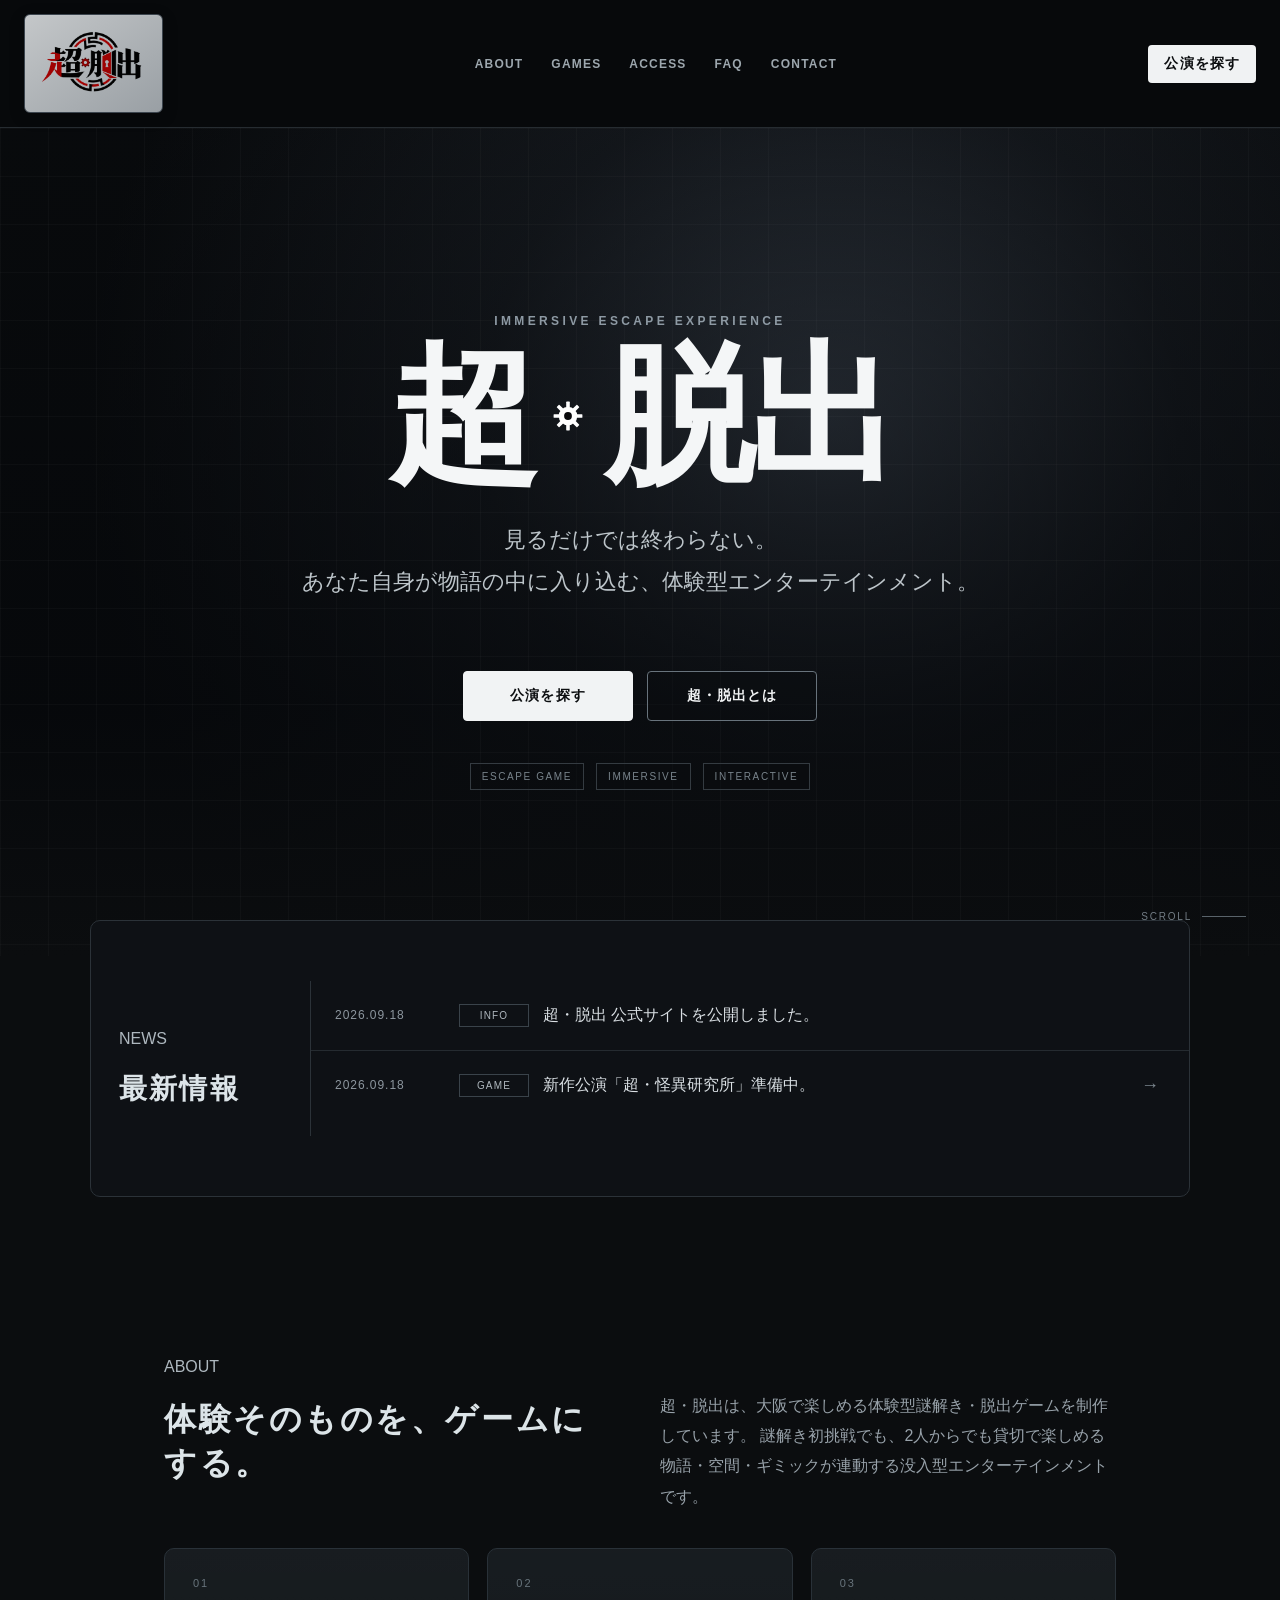
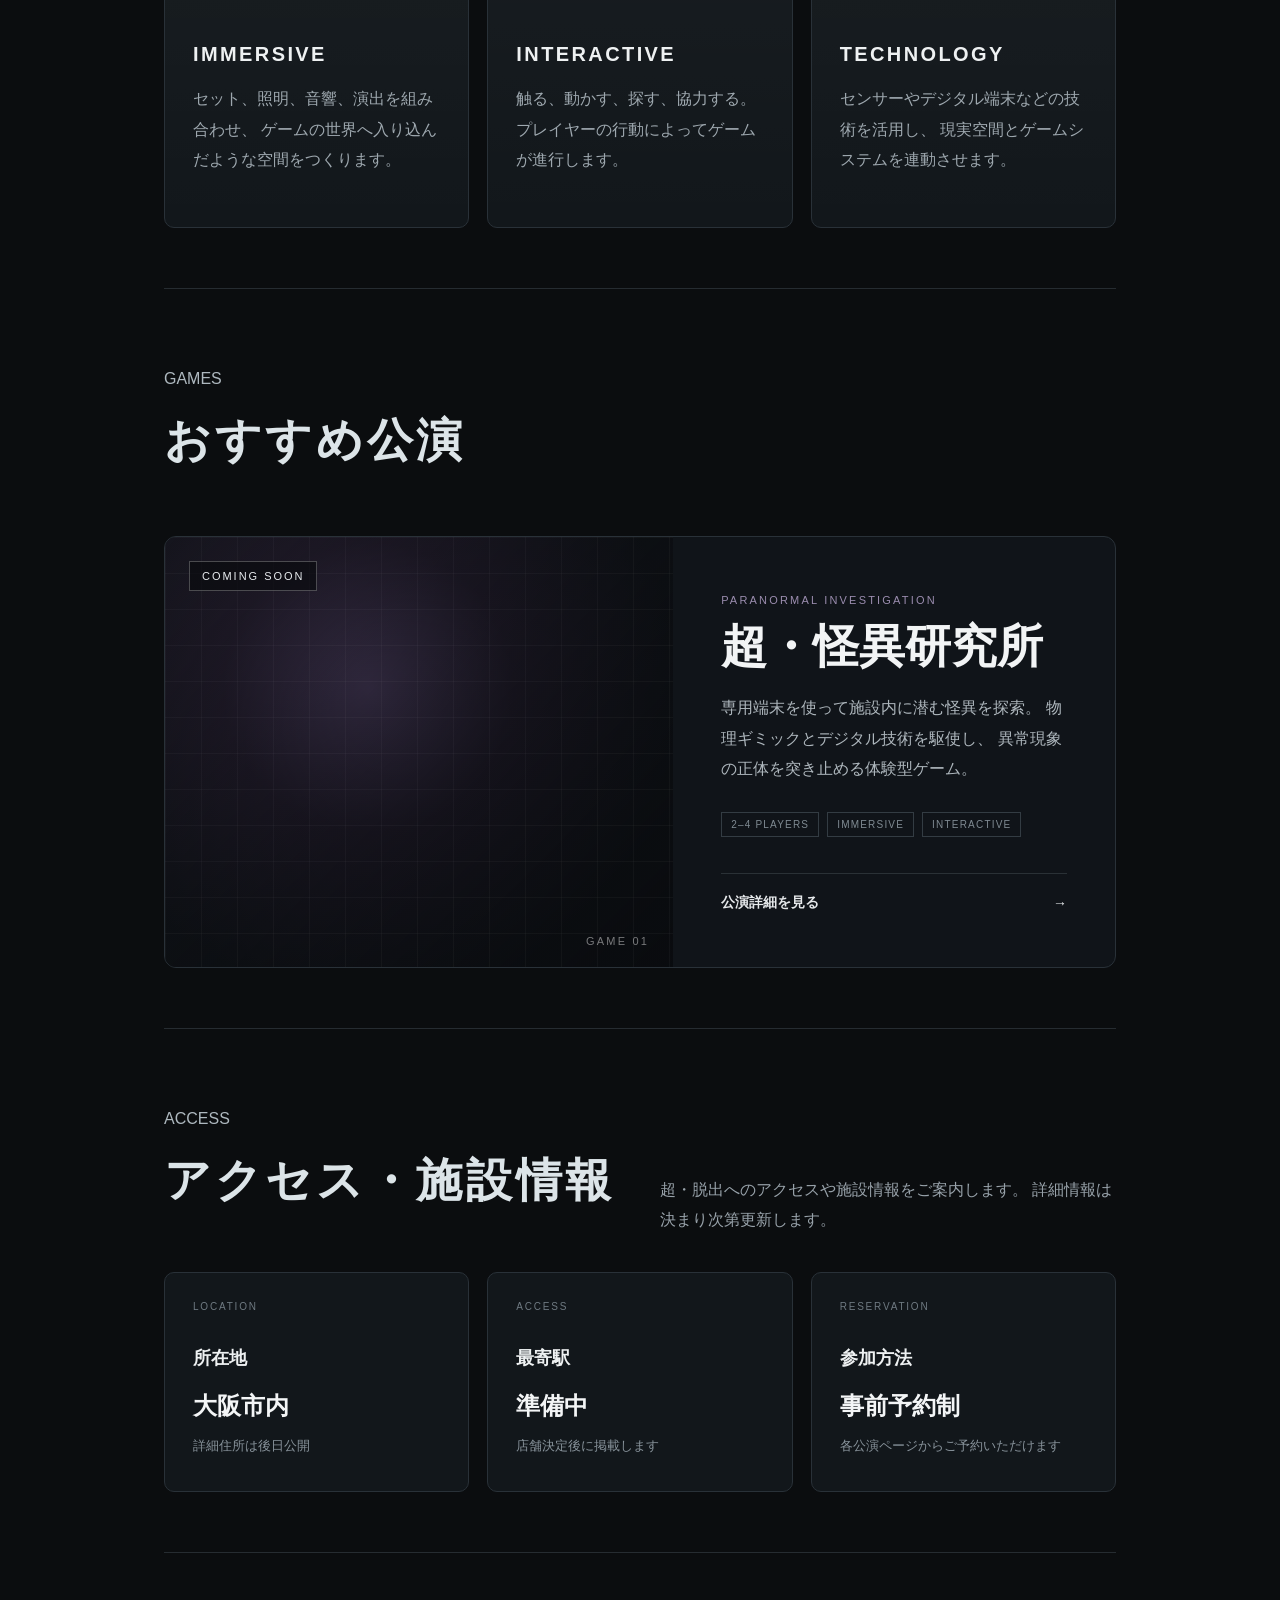
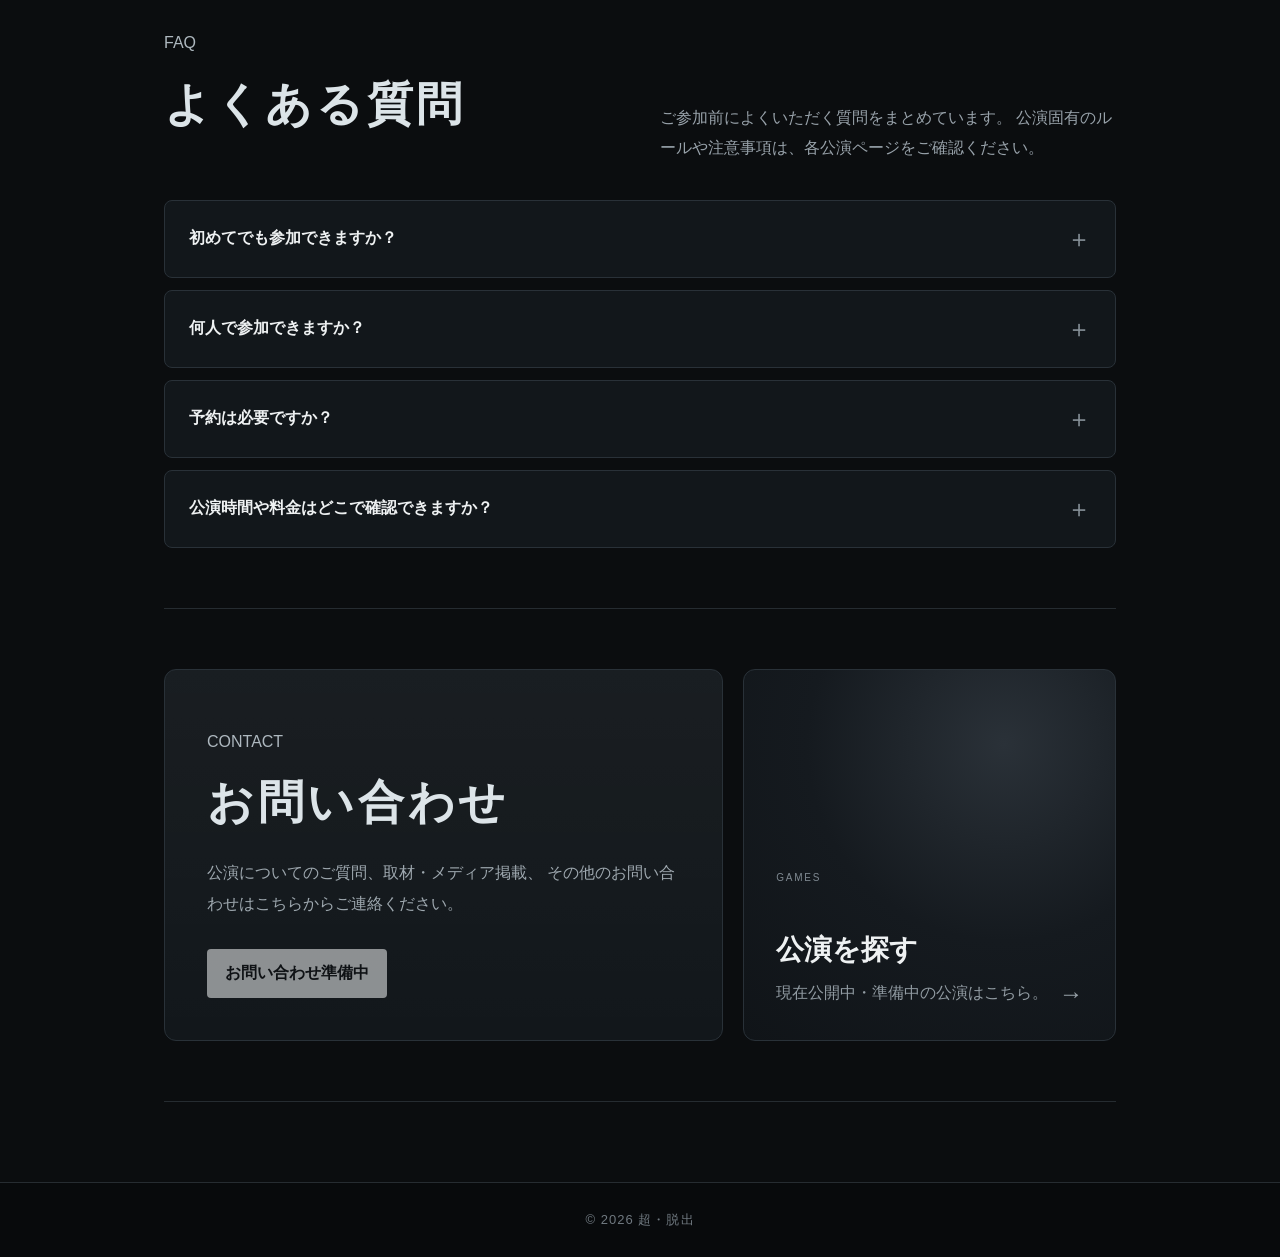
==== index.html @ f64b5287 "Remove section description from games Removed description paragraph from games section." ====
<!DOCTYPE html>
<html lang="ja">
<head>
  <meta charset="UTF-8">
  <meta name="viewport" content="width=device-width, initial-scale=1.0">

  <title>超・脱出 | 大阪の体験型脱出ゲーム</title>

  <meta name="description" content="超・脱出は、大阪で体験型脱出ゲームを企画・制作・運営するエンターテインメントブランドです。物理ギミック、映像、音響、デジタル技術を組み合わせた没入型ゲーム体験を提供します。">

<meta property="og:title" content="超・脱出 | 大阪の体験型脱出ゲーム">
<meta property="og:description" content="超・脱出は、大阪で体験型脱出ゲームを企画・制作・運営するエンターテインメントブランドです。">
<meta property="og:type" content="website">
<meta property="og:url" content="https://moskori.github.io/escape-room-website/">
<meta property="og:image" content="https://moskori.github.io/escape-room-website/ogp.jpeg">

<meta name="twitter:card" content="summary_large_image">
<meta name="twitter:title" content="超・脱出 | 大阪の体験型脱出ゲーム">
<meta name="twitter:description" content="超・脱出は、大阪で体験型脱出ゲームを企画・制作・運営するエンターテインメントブランドです。">
<meta name="twitter:image" content="https://moskori.github.io/escape-room-website/ogp.jpeg">

<link rel="canonical" href="https://moskori.github.io/escape-room-website/">
<link rel="stylesheet" href="style.css?v=21">

<script type="application/ld+json">
{
  "@context": "https://schema.org",
  "@type": "Organization",
  "name": "超・脱出",
  "alternateName": "超脱出",
  "url": "https://moskori.github.io/escape-room-website/",
  "description": "大阪で体験型脱出ゲームを企画・制作・運営するエンターテインメントブランドです。"
}
</script>
<script type="application/ld+json">
{
  "@context": "https://schema.org",
  "@type": "WebSite",
  "name": "超・脱出",
  "alternateName": "超脱出",
  "url": "https://moskori.github.io/escape-room-website/"
}
</script>
  <script type="application/ld+json">
{
  "@context": "https://schema.org",
  "@type": "WebPage",
  "name": "超・脱出 | 大阪の体験型脱出ゲーム",
  "url": "https://moskori.github.io/escape-room-website/",
  "description": "超・脱出は、大阪で体験型脱出ゲームを企画・制作・運営するエンターテインメントブランドです。物理ギミック、映像、音響、デジタル技術を組み合わせた没入型ゲーム体験を提供します。",
  "isPartOf": {
    "@type": "WebSite",
    "name": "超・脱出",
    "url": "https://moskori.github.io/escape-room-website/"
  }
}
</script>
</head>

<body>
<nav class="site-nav">

 <a href="./" class="nav-logo" aria-label="超・脱出 ホーム">
  <img src="images/透過版超・脱出ロゴ.png" alt="超・脱出" class="nav-logo-image">
</a>
  <div class="nav-links">
    <a href="#about">ABOUT</a>
    <a href="games/">GAMES</a>
    <a href="#access">ACCESS</a>
    <a href="#faq">FAQ</a>
    <a href="#contact">CONTACT</a>
  </div>

  <div class="nav-actions">

    <a class="nav-games-button" href="games/">
      公演を探す
    </a>
    
    <button
      class="menu-button"
      type="button"
      aria-label="メニューを開く"
      aria-expanded="false"
    >
      <span></span>
      <span></span>
      <span></span>
    </button>

  </div>

</nav>
<header class="hero">

  <div class="hero-content">

    <p class="hero-kicker">
      IMMERSIVE ESCAPE EXPERIENCE
    </p>

    <h1 class="hero-title hero-title-effect effect-cross-glitch">
  <span class="title-left" data-text="超">超</span>
 <span class="title-dot title-gear" aria-hidden="true">
  <svg viewBox="0 0 100 100" class="gear-svg">
    <g fill="white">
      <!-- 歯 8枚 -->
      <rect x="44" y="2" width="12" height="20" rx="2" transform="rotate(0 50 50)" />
      <rect x="44" y="2" width="12" height="20" rx="2" transform="rotate(45 50 50)" />
      <rect x="44" y="2" width="12" height="20" rx="2" transform="rotate(90 50 50)" />
      <rect x="44" y="2" width="12" height="20" rx="2" transform="rotate(135 50 50)" />
      <rect x="44" y="2" width="12" height="20" rx="2" transform="rotate(180 50 50)" />
      <rect x="44" y="2" width="12" height="20" rx="2" transform="rotate(225 50 50)" />
      <rect x="44" y="2" width="12" height="20" rx="2" transform="rotate(270 50 50)" />
      <rect x="44" y="2" width="12" height="20" rx="2" transform="rotate(315 50 50)" />

      <!-- 本体 -->
      <circle cx="50" cy="50" r="31" />
    </g>

    <!-- 中央穴 -->
    <circle cx="50" cy="50" r="13" fill="#09090b" />
  </svg>
</span>
  <span class="title-right" data-text="脱出">脱出</span>
</h1>

    <p class="hero-copy">
      見るだけでは終わらない。<br>
      あなた自身が物語の中に入り込む、体験型エンターテインメント。
    </p>

    <div class="hero-actions">
      <a class="hero-button primary" href="games/">
        公演を探す
      </a>

      <a class="hero-button secondary" href="#about">
        超・脱出とは
      </a>
    </div>

    <div class="hero-info">
      <span>ESCAPE GAME</span>
      <span>IMMERSIVE</span>
      <span>INTERACTIVE</span>
    </div>

  </div>

  <a class="scroll-guide" href="#about">
    <span>SCROLL</span>
    <span class="scroll-line"></span>
  </a>

</header>
<section class="news-section">

  <div class="news-heading">
    <p class="section-label">NEWS</p>
    <h2>最新情報</h2>
  </div>

  <div class="news-list">

    <div class="news-item">
      <time datetime="2026-09-18">2026.09.18</time>
      <span class="news-category">INFO</span>
      <p>超・脱出 公式サイトを公開しました。</p>
    </div>

    <a href="games/paranormal-investigation/" class="news-item">
      <time datetime="2026-09-18">2026.09.18</time>
      <span class="news-category">GAME</span>
      <p>新作公演「超・怪異研究所」準備中。</p>
      <span class="news-arrow">→</span>
    </a>

  </div>

</section>
  <main>
   
   <section id="about" class="about-section">

  <div class="section-header">
    <div>
      <p class="section-label">ABOUT</p>
      <h2>体験そのものを、ゲームにする。</h2>
    </div>

    <p class="section-description">
  超・脱出は、大阪で楽しめる体験型謎解き・脱出ゲームを制作しています。
  謎解き初挑戦でも、2人からでも貸切で楽しめる
  物語・空間・ギミックが連動する没入型エンターテインメントです。
</p>
  </div>

  <div class="experience-grid">

    <article class="experience-card">
      <span class="experience-number">01</span>
      <h3>IMMERSIVE</h3>
      <p>
        セット、照明、音響、演出を組み合わせ、
        ゲームの世界へ入り込んだような空間をつくります。
      </p>
    </article>

    <article class="experience-card">
      <span class="experience-number">02</span>
      <h3>INTERACTIVE</h3>
      <p>
        触る、動かす、探す、協力する。
        プレイヤーの行動によってゲームが進行します。
      </p>
    </article>

    <article class="experience-card">
      <span class="experience-number">03</span>
      <h3>TECHNOLOGY</h3>
      <p>
        センサーやデジタル端末などの技術を活用し、
        現実空間とゲームシステムを連動させます。
      </p>
    </article>

  </div>

</section>
<section id="games" class="games-section">

  <div class="section-header">
    <div>
      <p class="section-label">GAMES</p>
      <h2>おすすめ公演</h2>
    </div>
  </div>

  <div class="featured-game">

    <a href="games/paranormal-investigation/" class="featured-game-link">

      <div class="featured-game-visual">

        <div class="game-status">
          COMING SOON
        </div>

        <div class="game-number">
          GAME 01
        </div>

      </div>

      <div class="featured-game-content">

        <p class="game-genre">
          PARANORMAL INVESTIGATION
        </p>

        <h3>超・怪異研究所</h3>

        <p class="game-description">
          専用端末を使って施設内に潜む怪異を探索。
          物理ギミックとデジタル技術を駆使し、
          異常現象の正体を突き止める体験型ゲーム。
        </p>

        <div class="game-meta">
          <span>2–4 PLAYERS</span>
          <span>IMMERSIVE</span>
          <span>INTERACTIVE</span>
        </div>

        <div class="game-detail-link">
          公演詳細を見る
          <span>→</span>
        </div>

      </div>

    </a>

  </div>

</section>
   <section id="access" class="access-section">

  <div class="section-header">
    <div>
      <p class="section-label">ACCESS</p>
      <h2>アクセス・施設情報</h2>
    </div>

    <p class="section-description">
      超・脱出へのアクセスや施設情報をご案内します。
      詳細情報は決まり次第更新します。
    </p>
  </div>

  <div class="access-grid">

    <article class="access-card">
      <span class="access-label">LOCATION</span>
      <h3>所在地</h3>
      <p>大阪市内</p>
      <small>詳細住所は後日公開</small>
    </article>

    <article class="access-card">
      <span class="access-label">ACCESS</span>
      <h3>最寄駅</h3>
      <p>準備中</p>
      <small>店舗決定後に掲載します</small>
    </article>

    <article class="access-card">
      <span class="access-label">RESERVATION</span>
      <h3>参加方法</h3>
      <p>事前予約制</p>
      <small>各公演ページからご予約いただけます</small>
    </article>

  </div>

</section>

  <section id="faq" class="faq-section">

  <div class="section-header">
    <div>
      <p class="section-label">FAQ</p>
      <h2>よくある質問</h2>
    </div>

    <p class="section-description">
      ご参加前によくいただく質問をまとめています。
      公演固有のルールや注意事項は、各公演ページをご確認ください。
    </p>
  </div>

  <div class="faq-list">

    <article class="faq-item">
      <button class="faq-question" type="button">
        <span>初めてでも参加できますか？</span>
        <span class="faq-icon">＋</span>
      </button>

      <div class="faq-answer">
        <p>
          はい。初めて体験型ゲームに参加する方でも遊べる公演をご用意します。
        </p>
      </div>
    </article>

    <article class="faq-item">
      <button class="faq-question" type="button">
        <span>何人で参加できますか？</span>
        <span class="faq-icon">＋</span>
      </button>

      <div class="faq-answer">
        <p>
          参加人数は公演によって異なります。各公演ページの参加条件をご確認ください。
        </p>
      </div>
    </article>

    <article class="faq-item">
      <button class="faq-question" type="button">
        <span>予約は必要ですか？</span>
        <span class="faq-icon">＋</span>
      </button>

      <div class="faq-answer">
        <p>
          予約方法や当日参加の可否は公演ごとにご案内します。
        </p>
      </div>
    </article>

    <article class="faq-item">
      <button class="faq-question" type="button">
        <span>公演時間や料金はどこで確認できますか？</span>
        <span class="faq-icon">＋</span>
      </button>

      <div class="faq-answer">
        <p>
          各公演の詳細ページに、所要時間・料金・参加人数などを掲載します。
        </p>
      </div>
    </article>

  </div>

</section>
   <section id="contact" class="contact-section">

  <div class="contact-main">

    <p class="section-label">CONTACT</p>

    <h2>
      お問い合わせ
    </h2>

    <p class="contact-description">
      公演についてのご質問、取材・メディア掲載、
      その他のお問い合わせはこちらからご連絡ください。
    </p>

    <div class="contact-primary-button contact-disabled">
  お問い合わせ準備中
</div>

  </div>

  <a class="contact-game-card" href="games/">

    <div>
      <span class="contact-card-label">GAMES</span>
      <h3>公演を探す</h3>
      <p>現在公開中・準備中の公演はこちら。</p>
    </div>

    <span class="contact-card-arrow">→</span>

  </a>

</section>

</main>

<footer class="site-footer">
  <p>© 2026 超・脱出</p>
</footer>

<script src="script.js?v=5"></script>
</body>
</html>
---- style.css ----
* {
  box-sizing: border-box;
}
html {
  scroll-behavior: smooth;
}
body {
  margin: 0;
  font-family: Arial, Helvetica, sans-serif;
  background: #0b0d0f;
  color: #e8ecef;
}

header {
  min-height: 70vh;
  display: flex;
  flex-direction: column;
  justify-content: center;
  align-items: center;
  text-align: center;
  padding: 40px 20px;
  background:
    linear-gradient(rgba(0, 0, 0, 0.55), rgba(0, 0, 0, 0.85)),
    radial-gradient(circle at center, #252b30 0%, #111417 45%, #070809 100%);
}

header h1 {
  margin: 0;
  font-size: clamp(42px, 8vw, 90px);
  letter-spacing: 0.12em;
}

header p {
  margin-top: 20px;
  color: #aeb8bf;
  font-size: 18px;
}

main {
  max-width: 1000px;
  margin: 0 auto;
  padding: 80px 24px;
}

section {
  padding: 60px 0;
  border-bottom: 1px solid #262c31;
}

section h2 {
  margin-top: 0;
  font-size: 32px;
  letter-spacing: 0.08em;
  color: #dce4e8;
}

section p {
  color: #aeb8bf;
  line-height: 1.8;
}

a {
  color: #d8d8d8;
}
.game-list {
  display: grid;
  grid-template-columns: repeat(auto-fit, minmax(280px, 1fr));
  gap: 30px;
  margin-top: 30px;
}

.game-card {
  background: #14181c;
  border: 1px solid #2a3137;
  border-radius: 12px;
  overflow: hidden;
}

.game-image {
  height: 180px;
  display: flex;
  align-items: center;
  justify-content: center;
  background:
    linear-gradient(rgba(0, 0, 0, 0.15), rgba(0, 0, 0, 0.45)),
    radial-gradient(circle at center, #333942 0%, #171b20 70%);
  color: #8f9aa3;
  letter-spacing: 0.15em;
  font-size: 14px;
}

.game-content {
  padding: 24px;
}

.game-content h3 {
  margin-top: 0;
  font-size: 24px;
}

.game-content a {
  display: inline-block;
  margin-top: 12px;
  padding: 12px 20px;
  border: 1px solid #5f6971;
  border-radius: 6px;
  text-decoration: none;
  transition: 0.2s;
}

.game-content a:hover {
  background: #e8ecef;
  color: #0b0d0f;
}
.site-nav {
  position: sticky;
  top: 0;
  z-index: 1000;

  display: flex;
  justify-content: center;
  gap: 28px;

  padding: 16px 20px;

  background: rgba(8, 10, 12, 0.92);
  border-bottom: 1px solid #262c31;
  backdrop-filter: blur(10px);
}

.site-nav a {
  color: #c9d0d5;
  text-decoration: none;
  font-size: 14px;
  letter-spacing: 0.08em;
}

.site-nav a:hover {
  color: #ffffff;
}
.eyebrow {
  margin: 0 0 16px;
  font-size: 13px;
  letter-spacing: 0.22em;
  color: #7f8991;
}

.hero-copy {
  max-width: 720px;
  margin: 24px auto 0;
  font-size: 18px;
  line-height: 1.9;
  color: #aeb8bf;
}

.hero-button {
  display: inline-block;
  margin-top: 32px;
  padding: 14px 26px;

  border: 1px solid #68737c;
  border-radius: 6px;

  color: #f2f4f5;
  text-decoration: none;
  letter-spacing: 0.08em;

  transition: 0.2s;
}

.hero-button:hover {
  background: #f2f4f5;
  color: #0b0d0f;
}
#games h2 {
  margin-top: 0;
  margin-bottom: 28px;
  font-size: clamp(30px, 5vw, 46px);
}

#games .game-list {
  margin-top: 0;
}
#access h2 {
  margin-top: 0;
  margin-bottom: 24px;
  font-size: clamp(30px, 5vw, 46px);
}

.access-info {
  max-width: 720px;
}

.access-info p {
  margin: 0 0 10px;
}
#faq h2 {
  margin-top: 0;
  margin-bottom: 28px;
  font-size: clamp(30px, 5vw, 46px);
}

.faq-list {
  display: grid;
  gap: 16px;
}

.faq-item {
  padding: 20px 22px;
  background: #14181c;
  border: 1px solid #2a3137;
  border-radius: 8px;
}

.faq-item h3 {
  margin: 0 0 10px;
  font-size: 18px;
}

.faq-item p {
  margin: 0;
}
#contact h2 {
  margin-top: 0;
  margin-bottom: 24px;
  font-size: clamp(30px, 5vw, 46px);
}

.contact-text {
  max-width: 700px;
  margin-bottom: 24px;
}

.contact-button {
  display: inline-block;
  padding: 13px 22px;

  border: 1px solid #68737c;
  border-radius: 6px;

  color: #f2f4f5;
  text-decoration: none;
  letter-spacing: 0.06em;

  transition: 0.2s;
}

.contact-button:hover {
  background: #f2f4f5;
  color: #0b0d0f;
}
.site-footer {
  padding: 28px 20px;
  text-align: center;
  border-top: 1px solid #262c31;
  background: #080a0c;
}

.site-footer p {
  margin: 0;
  font-size: 13px;
  color: #707980;
  letter-spacing: 0.08em;
}
@media (max-width: 700px) {
  .site-nav {
    gap: 14px;
    padding: 14px 10px;
    overflow-x: auto;
    justify-content: flex-start;
  }

  .site-nav a {
    font-size: 12px;
    white-space: nowrap;
  }

  header {
    min-height: 60vh;
    padding: 32px 18px;
  }

  header h1 {
    font-size: clamp(34px, 11vw, 54px);
  }

  .hero-copy {
    font-size: 16px;
  }

  main {
    padding: 50px 18px;
  }

  section {
    padding: 44px 0;
  }

  .game-list {
    grid-template-columns: 1fr;
  }
}
.hero {
  position: relative;
  min-height: 92vh;

  display: flex;
  align-items: center;
  justify-content: center;

  padding: 100px 24px 80px;

  overflow: hidden;

  background:
    linear-gradient(
      180deg,
      rgba(5, 7, 10, 0.25) 0%,
      rgba(5, 7, 10, 0.72) 70%,
      #0b0d0f 100%
    ),
    radial-gradient(
      circle at 65% 35%,
      #38404a 0%,
      #171b20 35%,
      #090b0d 75%
    );
}

.hero::before {
  content: "";
  position: absolute;
  inset: 0;

  background-image:
    linear-gradient(rgba(255,255,255,0.025) 1px, transparent 1px),
    linear-gradient(90deg, rgba(255,255,255,0.025) 1px, transparent 1px);

  background-size: 48px 48px;

  pointer-events: none;
}

.hero-content {
  position: relative;
  z-index: 2;

  width: min(1100px, 100%);
}

.hero-kicker {
  margin: 0 0 16px;

  font-size: 12px;
  font-weight: 700;

  letter-spacing: 0.28em;

  color: #8e9aa4;
}

.hero-title {
  margin: 0;

  font-size: clamp(64px, 13vw, 150px);
  line-height: 0.95;

  letter-spacing: -0.04em;

  color: #f4f6f7;
}

.hero-copy {
  max-width: 720px;

  margin: 32px 0 0;

  font-size: clamp(17px, 2vw, 22px);
  line-height: 1.9;

  color: #bdc5ca;
}

.hero-actions {
  display: flex;
  flex-wrap: wrap;

  gap: 14px;

  margin-top: 36px;
}

.hero-button {
  display: inline-flex;
  align-items: center;
  justify-content: center;

  min-width: 170px;

  padding: 15px 24px;

  border-radius: 4px;

  font-size: 14px;
  font-weight: 700;

  letter-spacing: 0.08em;

  text-decoration: none;

  transition:
    transform 0.2s ease,
    background 0.2s ease,
    color 0.2s ease,
    border-color 0.2s ease;
}

.hero-button.primary {
  background: #f1f3f4;
  color: #0b0d0f;

  border: 1px solid #f1f3f4;
}

.hero-button.secondary {
  background: rgba(10, 12, 15, 0.35);
  color: #f1f3f4;

  border: 1px solid #68737c;
}

.hero-button:hover {
  transform: translateY(-3px);
}

.hero-button.secondary:hover {
  background: #f1f3f4;
  color: #0b0d0f;
  border-color: #f1f3f4;
}

.hero-info {
  display: flex;
  flex-wrap: wrap;

  gap: 12px;

  margin-top: 42px;
}

.hero-info span {
  padding: 7px 11px;

  border: 1px solid #343b41;

  font-size: 10px;
  letter-spacing: 0.16em;

  color: #78838b;

  background: rgba(10, 12, 15, 0.35);
}

.scroll-guide {
  position: absolute;
  z-index: 2;

  right: 34px;
  bottom: 34px;

  display: flex;
  align-items: center;

  gap: 10px;

  text-decoration: none;
}

.scroll-guide span:first-child {
  font-size: 10px;
  letter-spacing: 0.18em;

  color: #727c84;
}

.scroll-line {
  display: block;

  width: 44px;
  height: 1px;

  background: #59636a;
}
.hero-content {
  text-align: center;
}

.hero-copy {
  margin-left: auto;
  margin-right: auto;
}

.hero-actions {
  justify-content: center;
}

.hero-info {
  justify-content: center;
}
.news-section {
  width: min(1100px, calc(100% - 40px));
  margin: -36px auto 0;
  position: relative;
  z-index: 5;

  display: grid;
  grid-template-columns: 220px 1fr;

  background: rgba(15, 18, 22, 0.96);
  border: 1px solid #2b3238;
  border-radius: 10px;

  overflow: hidden;
}

.news-heading {
  padding: 28px;
  border-right: 1px solid #2b3238;
}

.news-heading h2 {
  margin: 4px 0 0;
  font-size: 28px;
}

.news-list {
  display: flex;
  flex-direction: column;
}

.news-item {
  display: grid;
  grid-template-columns: 110px 70px 1fr 24px;
  align-items: center;
  gap: 14px;

  padding: 20px 24px;

  color: #e8ecef;
  text-decoration: none;

  border-bottom: 1px solid #252b30;

  transition:
    background 0.2s ease,
    transform 0.2s ease;
}

.news-item:last-child {
  border-bottom: none;
}

a.news-item:hover {
  background: #1a2025;
}

.news-item time {
  font-size: 12px;
  color: #8d979f;
  letter-spacing: 0.08em;
}

.news-category {
  display: inline-flex;
  justify-content: center;

  padding: 5px 8px;

  border: 1px solid #3a434a;

  font-size: 10px;
  letter-spacing: 0.12em;

  color: #aeb7bd;
}

.news-item p {
  margin: 0;
  color: #d9dfe3;
}

.news-arrow {
  color: #7e8991;
  font-size: 18px;
}

@media (max-width: 700px) {
  .news-section {
    grid-template-columns: 1fr;
    margin-top: -20px;
  }

  .news-heading {
    border-right: none;
    border-bottom: 1px solid #2b3238;
  }

  .news-item {
    grid-template-columns: 1fr;
    gap: 8px;
  }

  .news-arrow {
    display: none;
  }
}.games-section {
  max-width: 1100px;
  margin: 0 auto;
}

.section-header {
  display: grid;
  grid-template-columns: 1fr 1fr;
  gap: 40px;
  align-items: end;
  margin-bottom: 36px;
}

.section-description {
  margin: 0;
  line-height: 1.9;
  color: #98a2aa;
}

.featured-game {
  border: 1px solid #293138;
  background: #101419;
  overflow: hidden;
  border-radius: 12px;
}

.featured-game-link {
  display: grid;
  grid-template-columns: 1.15fr 1fr;
  color: inherit;
  text-decoration: none;
}

.featured-game-visual {
  position: relative;
  min-height: 430px;

  background:
    linear-gradient(
      135deg,
      rgba(8, 10, 13, 0.1),
      rgba(8, 10, 13, 0.85)
    ),
    radial-gradient(
      circle at 40% 35%,
      #453857 0%,
      #211b2a 35%,
      #101318 75%
    );

  overflow: hidden;
}

.featured-game-visual::before {
  content: "";
  position: absolute;
  inset: 0;

  background-image:
    linear-gradient(rgba(255,255,255,0.03) 1px, transparent 1px),
    linear-gradient(90deg, rgba(255,255,255,0.03) 1px, transparent 1px);

  background-size: 36px 36px;
}

.game-status {
  position: absolute;
  top: 24px;
  left: 24px;
  z-index: 2;

  padding: 8px 12px;

  border: 1px solid rgba(255,255,255,0.25);

  font-size: 11px;
  letter-spacing: 0.18em;

  background: rgba(8, 10, 13, 0.65);
}

.game-number {
  position: absolute;
  right: 24px;
  bottom: 20px;
  z-index: 2;

  font-size: 11px;
  letter-spacing: 0.2em;

  color: rgba(255,255,255,0.45);
}

.featured-game-content {
  display: flex;
  flex-direction: column;
  justify-content: center;

  padding: 48px;
}

.game-genre {
  margin: 0 0 12px;

  font-size: 11px;
  letter-spacing: 0.2em;

  color: #9b8daf;
}

.featured-game-content h3 {
  margin: 0 0 24px;

  font-size: clamp(30px, 3.6vw, 46px);
  line-height: 1;

  color: #f2f4f5;
}

.game-description {
  margin: 0;

  line-height: 1.9;
  color: #aeb7bd;
}

.game-meta {
  display: flex;
  flex-wrap: wrap;

  gap: 8px;

  margin-top: 28px;
}

.game-meta span {
  padding: 6px 9px;

  border: 1px solid #333c43;

  font-size: 10px;
  letter-spacing: 0.12em;

  color: #7f8a92;
}

.game-detail-link {
  display: flex;
  justify-content: space-between;
  align-items: center;

  margin-top: 36px;
  padding-top: 20px;

  border-top: 1px solid #2a3136;

  font-size: 14px;
  font-weight: 700;

  color: #e6e9eb;
}

.featured-game-link {
  transition: transform 0.25s ease;
}

.featured-game:hover .featured-game-link {
  transform: scale(1.01);
}

@media (max-width: 800px) {
  .section-header {
    grid-template-columns: 1fr;
    gap: 12px;
  }

  .featured-game-link {
    grid-template-columns: 1fr;
  }

  .featured-game-visual {
    min-height: 300px;
  }

  .featured-game-content {
    padding: 32px 24px;
  }
}
.site-nav {
  position: sticky;
  top: 0;
  z-index: 1000;

  display: grid;
  grid-template-columns: auto 1fr auto;
  align-items: center;
  gap: 28px;

  padding: 14px 24px;

  background: rgba(8, 10, 12, 0.94);
  border-bottom: 1px solid #262c31;

  backdrop-filter: blur(12px);
}

.nav-logo {
  color: #ffffff;
  text-decoration: none;

  font-size: 22px;
  font-weight: 700;

  letter-spacing: 0.08em;
}

.nav-links {
  display: flex;
  justify-content: center;
  gap: 28px;
}

.nav-links a {
  color: #9da7ae;
  text-decoration: none;

  font-size: 12px;
  font-weight: 700;

  letter-spacing: 0.1em;

  transition: color 0.2s ease;
}

.nav-links a:hover {
  color: #ffffff;
}

.nav-games-button {
  display: inline-flex;
  align-items: center;
  justify-content: center;

  padding: 10px 16px;

  background: #f0f2f3;
  color: #0b0d0f;

  text-decoration: none;

  font-size: 12px;
  font-weight: 700;

  letter-spacing: 0.06em;

  border-radius: 4px;

  transition:
    transform 0.2s ease,
    background 0.2s ease;
}

.nav-games-button:hover {
  transform: translateY(-2px);
  background: #ffffff;
}

@media (max-width: 1100px) {
  .site-nav {
    grid-template-columns: auto auto;
  }

  .nav-links {
    display: none;
  }

  .nav-games-button {
    justify-self: end;
  }
}
.about-section {
  max-width: 1100px;
  margin: 0 auto;
}

.experience-grid {
  display: grid;
  grid-template-columns: repeat(3, 1fr);
  gap: 18px;
  margin-top: 36px;
}

.experience-card {
  position: relative;

  min-height: 280px;

  padding: 28px;

  background:
    linear-gradient(
      180deg,
      rgba(255,255,255,0.025),
      rgba(255,255,255,0)
    ),
    #12171b;

  border: 1px solid #293138;
  border-radius: 10px;

  overflow: hidden;

  transition:
    transform 0.25s ease,
    border-color 0.25s ease,
    background 0.25s ease;
}

.experience-card:hover {
  transform: translateY(-6px);
  border-color: #4c5962;

  background:
    linear-gradient(
      180deg,
      rgba(255,255,255,0.045),
      rgba(255,255,255,0)
    ),
    #151b20;
}

.experience-number {
  display: block;

  margin-bottom: 54px;

  font-size: 11px;
  letter-spacing: 0.18em;

  color: #68747c;
}

.experience-card h3 {
  margin: 0 0 18px;

  font-size: 20px;
  letter-spacing: 0.12em;

  color: #eef1f2;
}

.experience-card p {
  margin: 0;

  line-height: 1.9;

  color: #9ea8af;
}

@media (max-width: 800px) {
  .experience-grid {
    grid-template-columns: 1fr;
  }

  .experience-card {
    min-height: auto;
  }

  .experience-number {
    margin-bottom: 32px;
  }
}
.faq-section {
  max-width: 1100px;
  margin: 0 auto;
}

.faq-list {
  display: grid;
  gap: 12px;
  margin-top: 32px;
}

.faq-item {
  padding: 0;
  overflow: hidden;

  background: #12171b;
  border: 1px solid #293138;
  border-radius: 8px;
}

.faq-question {
  width: 100%;

  display: flex;
  justify-content: space-between;
  align-items: center;

  gap: 20px;

  padding: 22px 24px;

  background: transparent;
  border: none;

  color: #eef1f2;

  font-size: 16px;
  font-weight: 700;

  text-align: left;

  cursor: pointer;
}

.faq-question:hover {
  background: #171d22;
}

.faq-icon {
  flex-shrink: 0;

  font-size: 24px;
  font-weight: 300;

  color: #89949c;

  transition: transform 0.25s ease;
}

.faq-answer {
  display: none;

  padding: 0 24px 22px;
}

.faq-answer p {
  margin: 0;

  line-height: 1.9;

  color: #9ea8af;
}

.faq-item.is-open .faq-answer {
  display: block;
}

.faq-item.is-open .faq-icon {
  transform: rotate(45deg);
}.faq-section {
  max-width: 1100px;
  margin: 0 auto;
}

.faq-list {
  display: grid;
  gap: 12px;
  margin-top: 32px;
}

.faq-item {
  padding: 0;
  overflow: hidden;

  background: #12171b;
  border: 1px solid #293138;
  border-radius: 8px;
}

.faq-question {
  width: 100%;

  display: flex;
  justify-content: space-between;
  align-items: center;

  gap: 20px;

  padding: 22px 24px;

  background: transparent;
  border: none;

  color: #eef1f2;

  font-size: 16px;
  font-weight: 700;

  text-align: left;

  cursor: pointer;
}

.faq-question:hover {
  background: #171d22;
}

.faq-icon {
  flex-shrink: 0;

  font-size: 24px;
  font-weight: 300;

  color: #89949c;

  transition: transform 0.25s ease;
}

.faq-answer {
  display: none;

  padding: 0 24px 22px;
}

.faq-answer p {
  margin: 0;

  line-height: 1.9;

  color: #9ea8af;
}

.faq-item.is-open .faq-answer {
  display: block;
}

.faq-item.is-open .faq-icon {
  transform: rotate(45deg);
}
.nav-actions {
  display: flex;
  align-items: center;
  gap: 10px;
}

.menu-button {
  display: none;

  width: 42px;
  height: 42px;

  border: 1px solid #333b42;
  border-radius: 4px;

  background: #11161a;

  align-items: center;
  justify-content: center;
  flex-direction: column;

  gap: 5px;

  cursor: pointer;
}

.menu-button span {
  display: block;

  width: 18px;
  height: 1px;

  background: #eef1f2;

  transition:
    transform 0.25s ease,
    opacity 0.25s ease;
}

@media (max-width: 800px) {
  .site-nav {
    grid-template-columns: auto 1fr;
  }

  .nav-actions {
    justify-self: end;
  }

  .menu-button {
    display: flex;
  }
}.nav-actions {
  display: flex;
  align-items: center;
  gap: 10px;
}

.menu-button {
  display: none;

  width: 42px;
  height: 42px;

  border: 1px solid #333b42;
  border-radius: 4px;

  background: #11161a;

  align-items: center;
  justify-content: center;
  flex-direction: column;

  gap: 5px;

  cursor: pointer;
}

.menu-button span {
  display: block;

  width: 18px;
  height: 1px;

  background: #eef1f2;

  transition:
    transform 0.25s ease,
    opacity 0.25s ease;
}

@media (max-width: 1100px) {
  .site-nav {
    grid-template-columns: auto 1fr;
  }

  .nav-actions {
    justify-self: end;
  }

  .menu-button {
    display: flex;
  }
}
@media (max-width: 1100px) {
  .site-nav .nav-links {
    display: none;
  }

  .site-nav.menu-open .nav-links {
    position: absolute;

    top: 100%;
    left: 0;
    right: 0;

    display: flex;
    flex-direction: column;

    gap: 0;

    padding: 12px 24px 24px;

    background: rgba(8, 10, 12, 0.98);
    border-bottom: 1px solid #293138;

    backdrop-filter: blur(12px);
  }

  .site-nav.menu-open .nav-links a {
    padding: 18px 4px;

    border-bottom: 1px solid #252c31;

    font-size: 14px;
  }

  .site-nav.menu-open .nav-links a:last-child {
    border-bottom: none;
  }

  .site-nav.menu-open .menu-button span:nth-child(1) {
    transform: translateY(6px) rotate(45deg);
  }

  .site-nav.menu-open .menu-button span:nth-child(2) {
    opacity: 0;
  }

  .site-nav.menu-open .menu-button span:nth-child(3) {
    transform: translateY(-6px) rotate(-45deg);
  }
}
@media (max-width: 1100px) {
  .site-nav {
    overflow: visible;
  }
}
@media (max-width: 600px) {
  .hero {
    min-height: 100svh;
    padding: 80px 20px 70px;
  }

  .hero-title {
    font-size: clamp(58px, 18vw, 86px);
  }

  .hero-copy {
    max-width: 520px;
    font-size: 16px;
    line-height: 1.8;
  }

  .hero-actions {
    width: 100%;
    gap: 10px;
  }

  .hero-button {
    flex: 1;
    min-width: 0;
    padding: 14px 12px;
  }

  .hero-info {
    gap: 6px;
  }

  .hero-info span {
    font-size: 9px;
    padding: 6px 8px;
  }
}@media (max-width: 600px) {
  .hero {
    min-height: 100svh;
    padding: 80px 20px 70px;
  }

  .hero-title {
    font-size: clamp(58px, 18vw, 86px);
  }

  .hero-copy {
    max-width: 520px;
    font-size: 16px;
    line-height: 1.8;
  }

  .hero-actions {
    width: 100%;
    gap: 10px;
  }

  .hero-button {
    flex: 1;
    min-width: 0;
    padding: 14px 12px;
  }

  .hero-info {
    gap: 6px;
  }

  .hero-info span {
    font-size: 9px;
    padding: 6px 8px;
  }
}
.site-nav .nav-games-button {
  color: #0b0d0f;
}
.access-section {
  max-width: 1100px;
  margin: 0 auto;
}

.access-grid {
  display: grid;
  grid-template-columns: repeat(3, 1fr);
  gap: 18px;
  margin-top: 32px;
}

.access-card {
  padding: 28px;

  background: #12171b;
  border: 1px solid #293138;
  border-radius: 10px;

  min-height: 220px;

  transition:
    transform 0.25s ease,
    border-color 0.25s ease,
    background 0.25s ease;
}

.access-card:hover {
  transform: translateY(-5px);
  border-color: #4c5962;
  background: #151b20;
}

.access-label {
  display: block;
  margin-bottom: 34px;

  font-size: 10px;
  letter-spacing: 0.18em;

  color: #6f7a82;
}

.access-card h3 {
  margin: 0 0 14px;

  font-size: 18px;
  color: #eef1f2;
}

.access-card p {
  margin: 0 0 8px;

  font-size: 24px;
  font-weight: 700;

  color: #f3f5f6;
}

.access-card small {
  color: #88939b;
  line-height: 1.7;
}

@media (max-width: 800px) {
  .access-grid {
    grid-template-columns: 1fr;
  }

  .access-card {
    min-height: auto;
  }
}.access-section {
  max-width: 1100px;
  margin: 0 auto;
}

.access-grid {
  display: grid;
  grid-template-columns: repeat(3, 1fr);
  gap: 18px;
  margin-top: 32px;
}

.access-card {
  padding: 28px;

  background: #12171b;
  border: 1px solid #293138;
  border-radius: 10px;

  min-height: 220px;

  transition:
    transform 0.25s ease,
    border-color 0.25s ease,
    background 0.25s ease;
}

.access-card:hover {
  transform: translateY(-5px);
  border-color: #4c5962;
  background: #151b20;
}

.access-label {
  display: block;
  margin-bottom: 34px;

  font-size: 10px;
  letter-spacing: 0.18em;

  color: #6f7a82;
}

.access-card h3 {
  margin: 0 0 14px;

  font-size: 18px;
  color: #eef1f2;
}

.access-card p {
  margin: 0 0 8px;

  font-size: 24px;
  font-weight: 700;

  color: #f3f5f6;
}

.access-card small {
  color: #88939b;
  line-height: 1.7;
}

@media (max-width: 800px) {
  .access-grid {
    grid-template-columns: 1fr;
  }

  .access-card {
    min-height: auto;
  }
}
.contact-section {
  max-width: 1100px;
  margin: 0 auto;

  display: grid;
  grid-template-columns: 1.2fr 0.8fr;

  gap: 20px;
}

.contact-main {
  padding: 42px;

  background:
    linear-gradient(
      180deg,
      rgba(255,255,255,0.03),
      rgba(255,255,255,0)
    ),
    #12171b;

  border: 1px solid #293138;
  border-radius: 12px;
}

.contact-main h2 {
  margin: 0 0 20px;

  font-size: clamp(34px, 5vw, 52px);
}

.contact-description {
  max-width: 620px;

  margin: 0;

  line-height: 1.9;

  color: #9ea8af;
}

.contact-primary-button {
  margin-top: 30px;

  display: inline-flex;
  align-items: center;
  gap: 30px;

  padding: 14px 18px;

  background: #f0f2f3;
  color: #0b0d0f;

  text-decoration: none;
  font-weight: 700;

  border-radius: 4px;

  transition:
    transform 0.2s ease,
    background 0.2s ease;
}

.contact-primary-button:hover {
  transform: translateY(-3px);
  background: #ffffff;
}
.contact-disabled {
  cursor: default;
  opacity: 0.55;
  pointer-events: none;
}

.contact-game-card {
  display: flex;
  justify-content: space-between;
  align-items: flex-end;

  min-height: 100%;

  padding: 32px;

  background:
    radial-gradient(
      circle at 70% 20%,
      #2a3138 0%,
      #151a1f 50%,
      #101418 100%
    );

  border: 1px solid #293138;
  border-radius: 12px;

  color: #eef1f2;
  text-decoration: none;

  transition:
    transform 0.25s ease,
    border-color 0.25s ease;
}

.contact-game-card:hover {
  transform: translateY(-5px);
  border-color: #4c5962;
}

.contact-card-label {
  display: block;

  margin-bottom: 48px;

  font-size: 10px;
  letter-spacing: 0.18em;

  color: #7f8991;
}

.contact-game-card h3 {
  margin: 0 0 10px;

  font-size: 28px;
}

.contact-game-card p {
  margin: 0;

  color: #929ca3;
}

.contact-card-arrow {
  font-size: 24px;
  color: #98a2a9;
}

@media (max-width: 800px) {
  .contact-section {
    grid-template-columns: 1fr;
  }

  .contact-main {
    padding: 30px 24px;
  }

  .contact-game-card {
    min-height: 220px;
  }
}
.reveal {
  opacity: 0;
  transform: translateY(28px);

  transition:
    opacity 0.7s ease,
    transform 0.7s ease;
}

.reveal.is-visible {
  opacity: 1;
  transform: translateY(0);
}

@media (prefers-reduced-motion: reduce) {
  .reveal {
    opacity: 1;
    transform: none;
    transition: none;
  }
}
/* =========================
   HERO TITLE EFFECTS
========================= */

.hero-title-effect {
  position: relative;
}

.hero-title-effect span {
  position: relative;
  display: inline-block;
}

/* 1. GLITCH */
.effect-glitch span {
  animation: titleEntrance 2.2s cubic-bezier(0.16, 1, 0.3, 1) both;
}

.effect-glitch span::before,
.effect-glitch span::after {
  content: attr(data-text);
  position: absolute;
  inset: 0;
  pointer-events: none;
  opacity: 0;
}

.effect-glitch span::before {
  transform: translateX(-8px);
  text-shadow:
    6px 0 rgba(90, 170, 255, 0.95),
    -2px 0 rgba(255, 255, 255, 0.35);

  animation: glitchBefore 4.5s infinite;
}

.effect-glitch span::after {
  transform: translateX(8px);
  text-shadow:
    -6px 0 rgba(255, 70, 140, 0.9),
    2px 0 rgba(255, 255, 255, 0.3);

  animation: glitchAfter 4.5s infinite;
}

@keyframes titleEntrance {
  0% {
    opacity: 0;
    transform: scale(1.32);
    filter: blur(14px);
    letter-spacing: 0.08em;
  }

  35% {
    opacity: 0.55;
    transform: scale(1.20);
    filter: blur(8px);
  }

  70% {
    opacity: 0.9;
    transform: scale(1.06);
    filter: blur(2px);
  }

  100% {
    opacity: 1;
    transform: scale(1);
    filter: blur(0);
    letter-spacing: -0.04em;
  }
}

@keyframes glitchBefore {
  0%, 68%, 100% {
    opacity: 0;
    transform: translateX(-8px);
  }

  69% {
    opacity: 0.95;
    clip-path: inset(5% 0 72% 0);
    transform: translateX(-12px);
  }

  70% {
    opacity: 0.75;
    clip-path: inset(34% 0 42% 0);
    transform: translateX(10px);
  }

  71% {
    opacity: 0.9;
    clip-path: inset(68% 0 8% 0);
    transform: translateX(-7px);
  }

  72% {
    opacity: 0;
  }

  84% {
    opacity: 0;
  }

  85% {
    opacity: 0.75;
    clip-path: inset(18% 0 55% 0);
    transform: translateX(9px);
  }

  86% {
    opacity: 0;
  }
}

@keyframes glitchAfter {
  0%, 70%, 100% {
    opacity: 0;
    transform: translateX(8px);
  }

  71% {
    opacity: 0.85;
    clip-path: inset(58% 0 12% 0);
    transform: translateX(14px);
  }

  72% {
    opacity: 0.7;
    clip-path: inset(20% 0 55% 0);
    transform: translateX(-11px);
  }

  73% {
    opacity: 0.9;
    clip-path: inset(42% 0 32% 0);
    transform: translateX(7px);
  }

  74% {
    opacity: 0;
  }

  88% {
    opacity: 0;
  }

  89% {
    opacity: 0.8;
    clip-path: inset(8% 0 72% 0);
    transform: translateX(-10px);
  }

  90% {
    opacity: 0;
  }
}
/* =========================
   CROSS + GLITCH TITLE
========================= */

.effect-cross-glitch {
  display: inline-flex;
  align-items: center;
  justify-content: center;
}

.effect-cross-glitch > span {
  display: inline-block;
  position: relative;
}


/* 超：右へ進み、脱出を越えて戻る */
.title-left {
  animation: crossLeft 1s both;
  will-change: transform, opacity;
}

.title-right {
  animation: crossRight 1s both;
  will-change: transform, opacity;
}

.title-dot {
  animation: dotReveal 1s ease both;
}

/* 最初は速く、交差点へ向かって減速 */
@keyframes crossLeft {
  0% {
    opacity: 0;
    transform: translate3d(-0.8em, 0, 0) scale(1.12);
    animation-timing-function: cubic-bezier(0.05, 0.75, 0.15, 1);
  }

  10% {
    opacity: 1;
  }

  46% {
    opacity: 1;
    transform: translate3d(0.48em, 0, 0) scale(1);
    animation-timing-function: cubic-bezier(0.5, 0, 0.85, 0.3);
  }

  100% {
    opacity: 1;
    transform: translate3d(0, 0, 0) scale(1);
  }
}

@keyframes crossRight {
  0% {
    opacity: 0;
    transform: translate3d(0.8em, 0, 0) scale(1.12);
    animation-timing-function: cubic-bezier(0.05, 0.75, 0.15, 1);
  }

  10% {
    opacity: 1;
  }

  46% {
    opacity: 1;
    transform: translate3d(-0.48em, 0, 0) scale(1);
    animation-timing-function: cubic-bezier(0.5, 0, 0.85, 0.3);
  }

  100% {
    opacity: 1;
    transform: translate3d(0, 0, 0) scale(1);
  }
}

@keyframes dotReveal {
  0%,
  67% {
    opacity: 0;
    transform: scale(0.7);
  }

  82% {
    opacity: 0.55;
    transform: scale(0.92);
  }

  100% {
    opacity: 1;
    transform: scale(1);
  }
}
/* =========================
   CONTINUOUS GLITCH
   交差アニメーション終了後に開始
========================= */

.effect-cross-glitch > span::before,
.effect-cross-glitch > span::after {
  content: attr(data-text);

  position: absolute;
  inset: 0;

  pointer-events: none;

  opacity: 0;
}

.effect-cross-glitch > span::before {
  text-shadow: 4px 0 rgba(80, 170, 255, 0.85);

  animation:
    continuousGlitchBlue 1.7s 1s infinite steps(1, end);
}

.effect-cross-glitch > span::after {
  text-shadow: -4px 0 rgba(255, 70, 140, 0.8);

  animation:
    continuousGlitchRed 1.7s 1s infinite steps(1, end);
}

@keyframes continuousGlitchBlue {
  0%,
  18% {
    opacity: 0;
    transform: translate3d(0, 0, 0);
  }

  19% {
    opacity: 0.75;
    transform: translate3d(-5px, 0, 0);
    clip-path: inset(8% 0 64% 0);
  }

  22% {
    opacity: 0.45;
    transform: translate3d(4px, 0, 0);
    clip-path: inset(52% 0 18% 0);
  }

  25%,
  57% {
    opacity: 0;
  }

  58% {
    opacity: 0.65;
    transform: translate3d(6px, 0, 0);
    clip-path: inset(32% 0 42% 0);
  }

  61% {
    opacity: 0;
  }

  82% {
    opacity: 0;
  }

  83% {
    opacity: 0.8;
    transform: translate3d(-4px, 0, 0);
    clip-path: inset(70% 0 5% 0);
  }

  86%,
  100% {
    opacity: 0;
  }
}

@keyframes continuousGlitchRed {
  0%,
  23% {
    opacity: 0;
    transform: translate3d(0, 0, 0);
  }

  24% {
    opacity: 0.7;
    transform: translate3d(5px, 0, 0);
    clip-path: inset(60% 0 10% 0);
  }

  27% {
    opacity: 0.4;
    transform: translate3d(-4px, 0, 0);
    clip-path: inset(20% 0 55% 0);
  }

  30%,
  62% {
    opacity: 0;
  }

  63% {
    opacity: 0.7;
    transform: translate3d(-6px, 0, 0);
    clip-path: inset(12% 0 65% 0);
  }

  66% {
    opacity: 0;
  }

  88% {
    opacity: 0;
  }

  89% {
    opacity: 0.75;
    transform: translate3d(4px, 0, 0);
    clip-path: inset(44% 0 30% 0);
  }

  92%,
  100% {
    opacity: 0;
  }
}
.title-gear {
  width: 0.2em;
  height: 0.2em;
  display: inline-block;

  margin: 0 0.14em;

  opacity: 0;
  transform-origin: center;

  animation: gearReveal 2s cubic-bezier(0.16, 1, 0.3, 1) forwards;
}

.title-gear svg {
  display: block;
  width: 100%;
  height: 100%;
}

@keyframes gearReveal {
  0% {
    opacity: 0;
    transform: rotate(-260deg) scale(0.45);
  }

  25% {
    opacity: 0;
    transform: rotate(-260deg) scale(0.45);
  }

  50% {
    opacity: 1;
    transform: rotate(-140deg) scale(0.92);
  }

  78% {
    opacity: 1;
    transform: rotate(-25deg) scale(1.03);
  }

  100% {
    opacity: 1;
    transform: rotate(0deg) scale(1);
  }
}
.site-nav .nav-games-button,
.site-nav .nav-games-button:hover,
.site-nav .nav-games-button:active,
.site-nav .nav-games-button:focus {
  color: #0b0d0f;
}
/* ヘッダーの会社ロゴ */
.site-nav .nav-logo {
  display: inline-flex;
  align-items: center;
  flex-shrink: 0;
}

.site-nav .nav-logo-image {
  display: block;
  width: auto;
  height: 85px;
  max-width: 340px;
  object-fit: contain;
}
/* 暗いヘッダーになじむロゴプレート */
.site-nav .nav-logo {
  background: linear-gradient(145deg, #c4c7c9, #999fa4);
  padding: 6px 12px;
  border: 1px solid #3c454e;
  border-radius: 6px;
  box-shadow: inset 0 1px 0 rgba(255, 255, 255, 0.05), 0 4px 16px rgba(0, 0, 0, 0.2);
  transition: border-color 0.2s ease, background 0.2s ease;
}

.site-nav .nav-logo:hover {
  background: linear-gradient(145deg, #d0d3d5, #a9afb4);
  border-color: #8d5559;
}

.site-nav .nav-logo:focus-visible {
  outline: 2px solid #e8b9bc;
  outline-offset: 4px;
}

/* スマホ版：ヘッダーロゴのサイズ調整 */
@media (max-width: 600px) {
  .site-nav .nav-logo {
    padding: 3px 5px;
    border-radius: 3px;
  }

  .site-nav .nav-logo-image {
    height: 46px;
    width: auto;
    max-width: 125px;
  }

  .site-nav {
    padding: 10px 14px;
    gap: 10px;
  }
}
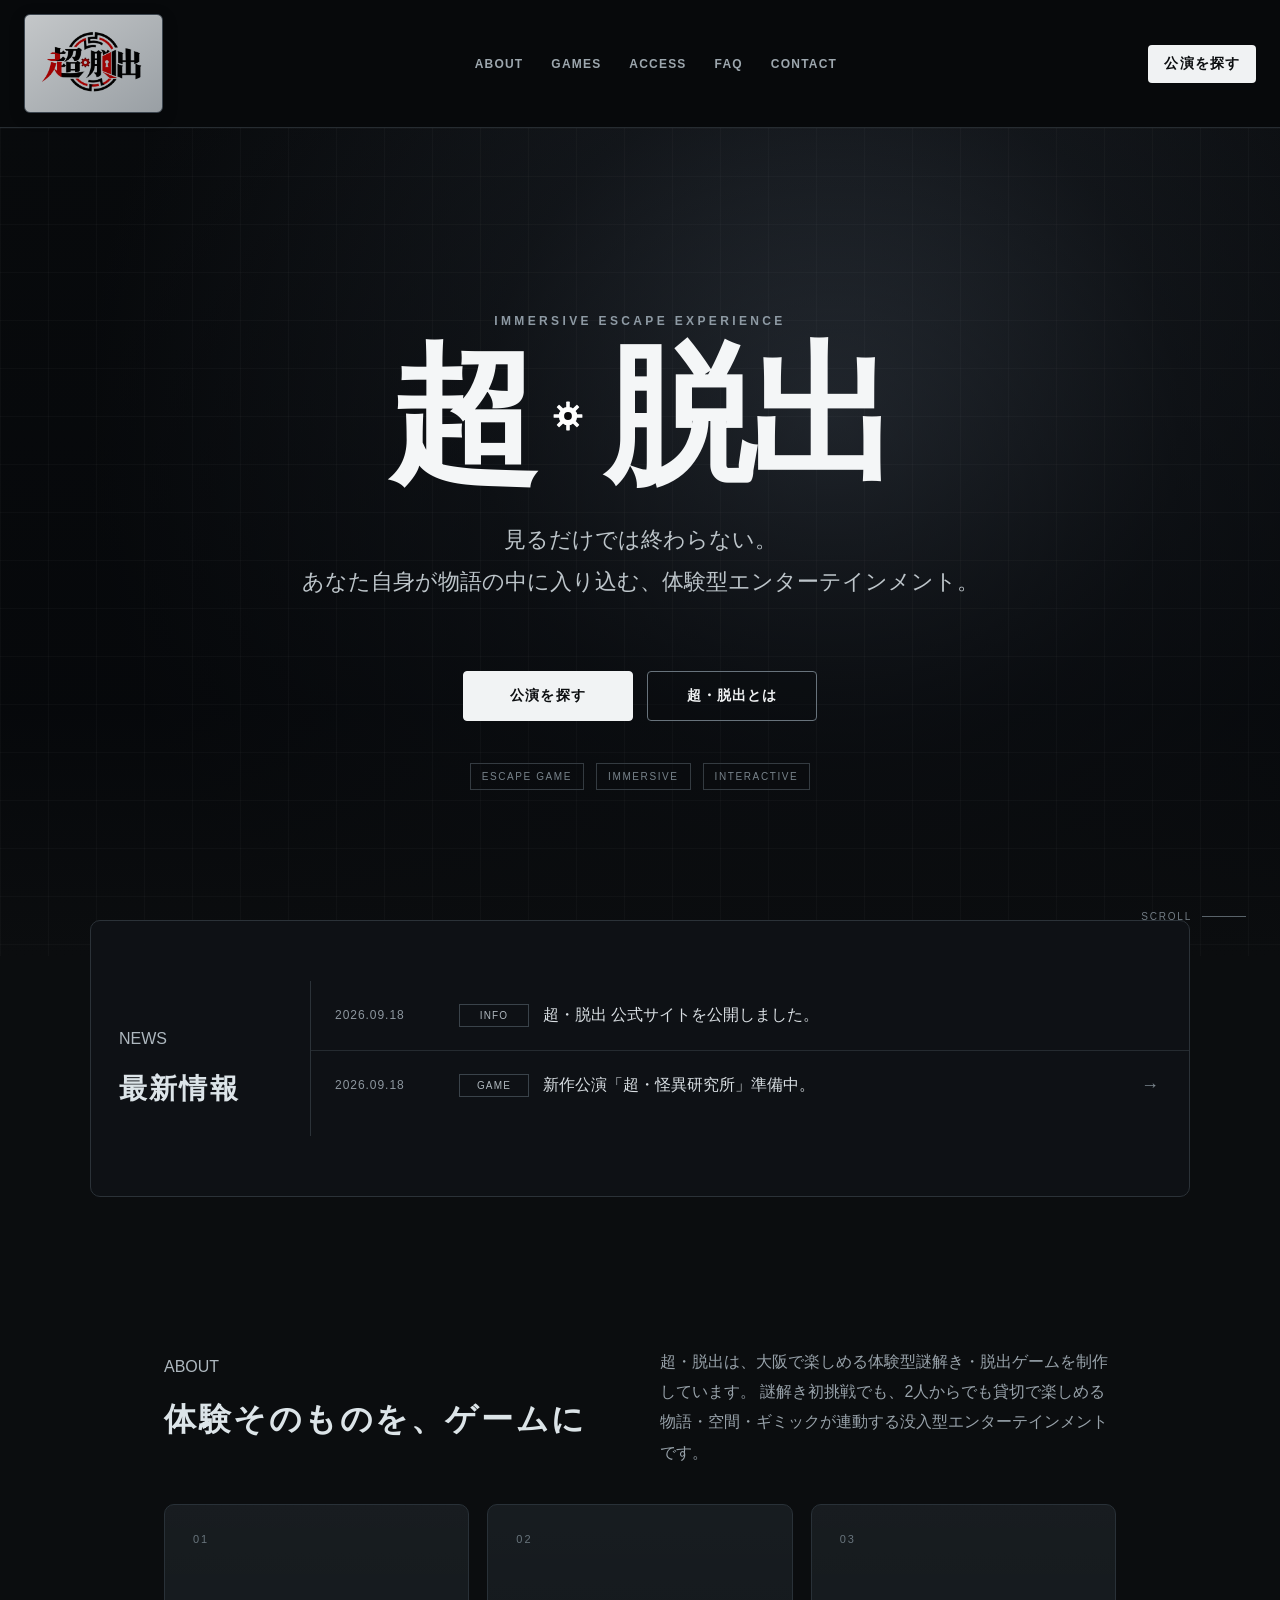
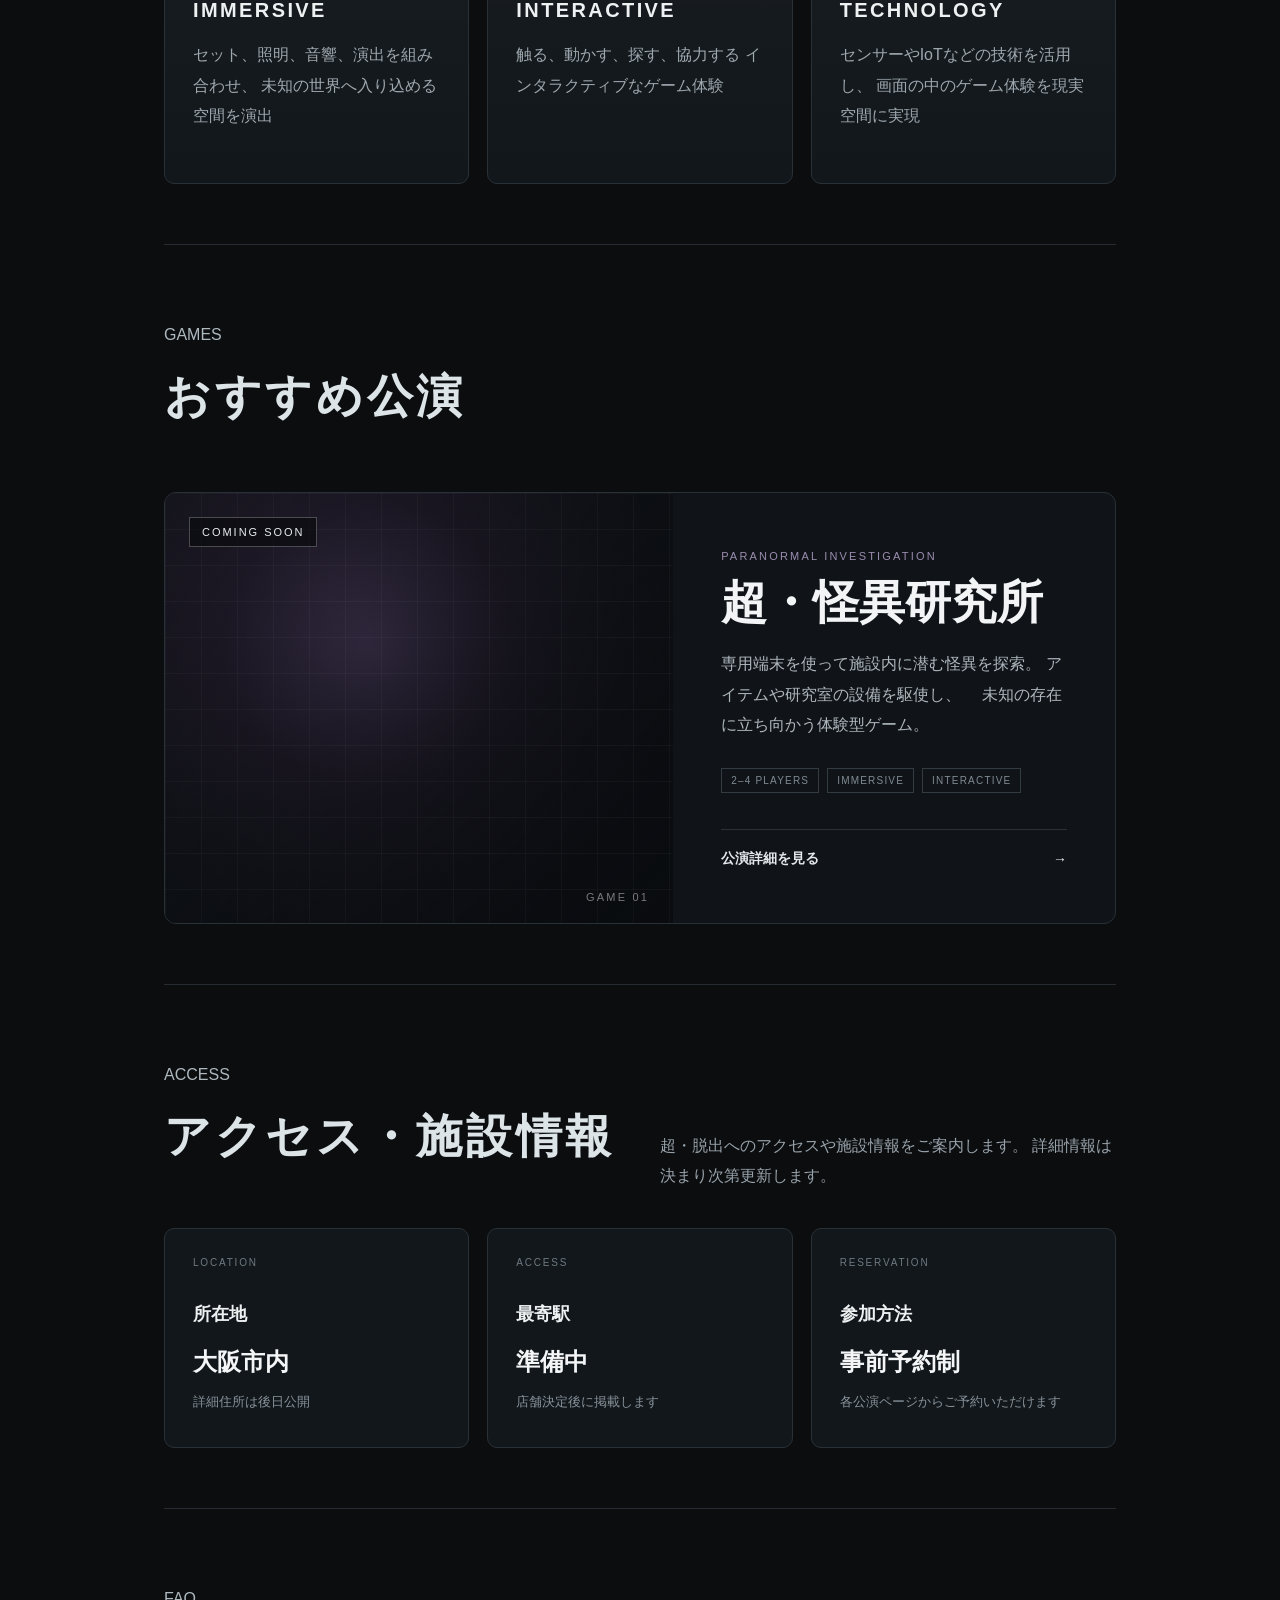
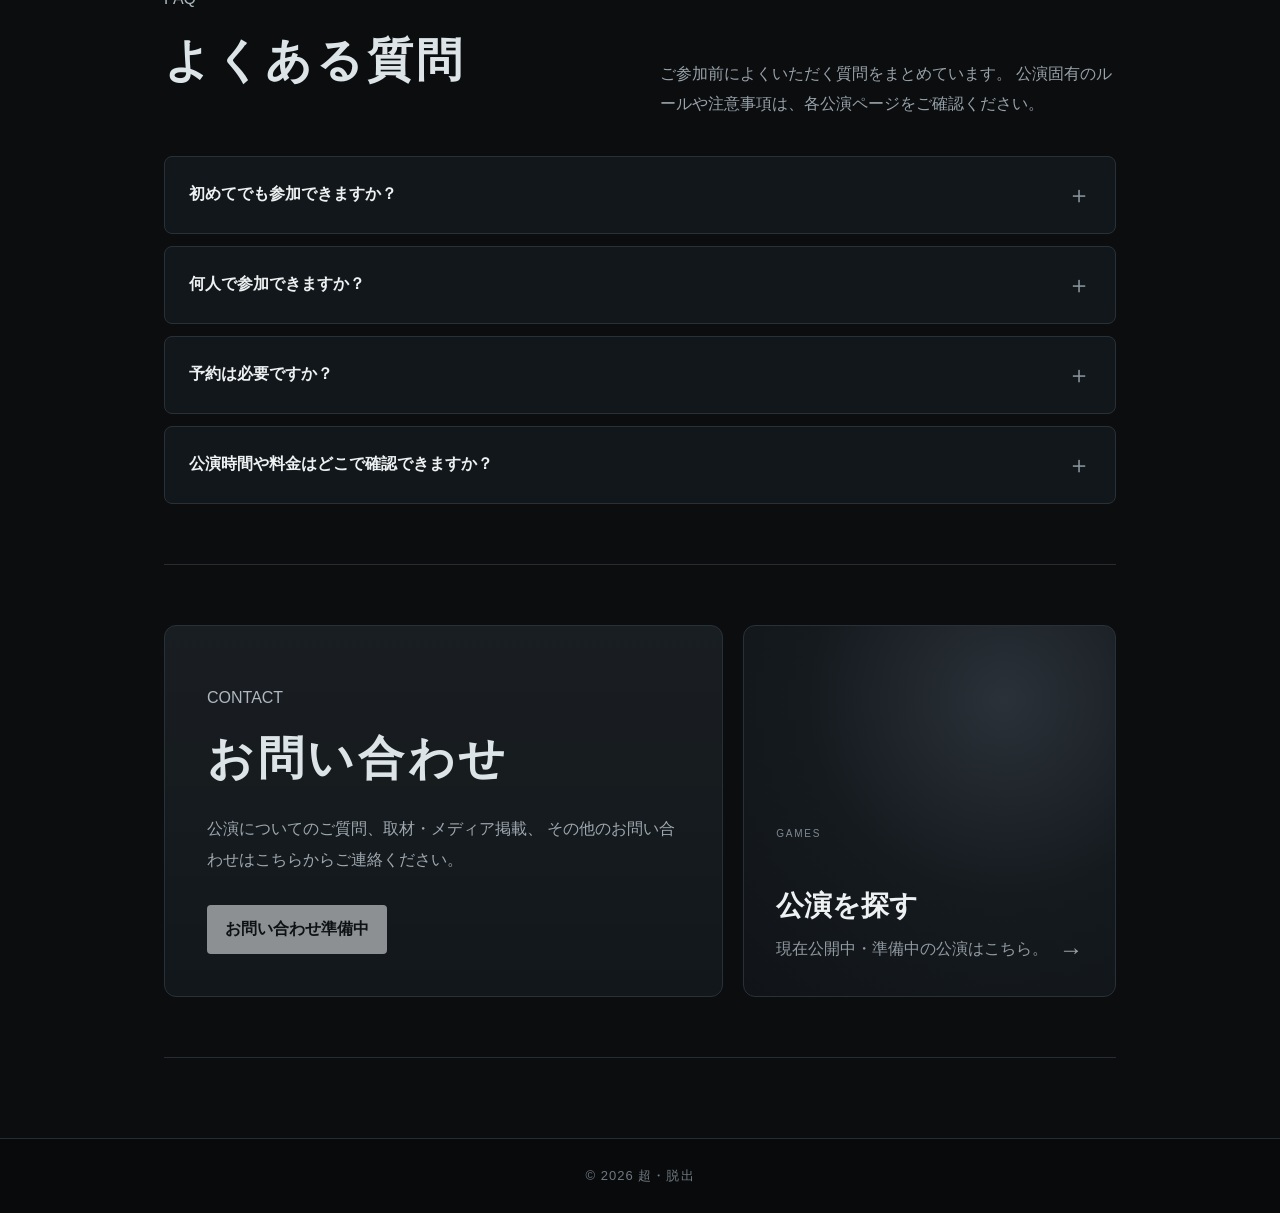
==== commit f62201ab: "Update index.html" ====
--- a/index.html
+++ b/index.html
@@ -186,7 +186,7 @@
   <div class="section-header">
     <div>
       <p class="section-label">ABOUT</p>
-      <h2>体験そのものを、ゲームにする。</h2>
+      <h2>体験そのものを、ゲームに</h2>
     </div>
 
     <p class="section-description">
@@ -203,7 +203,7 @@
       <h3>IMMERSIVE</h3>
       <p>
         セット、照明、音響、演出を組み合わせ、
-        ゲームの世界へ入り込んだような空間をつくります。
+        未知の世界へ入り込める空間を演出
       </p>
     </article>
 
@@ -211,8 +211,8 @@
       <span class="experience-number">02</span>
       <h3>INTERACTIVE</h3>
       <p>
-        触る、動かす、探す、協力する。
-        プレイヤーの行動によってゲームが進行します。
+        触る、動かす、探す、協力する
+        インタラクティブなゲーム体験
       </p>
     </article>
 
@@ -220,8 +220,8 @@
       <span class="experience-number">03</span>
       <h3>TECHNOLOGY</h3>
       <p>
-        センサーやデジタル端末などの技術を活用し、
-        現実空間とゲームシステムを連動させます。
+        センサーやIoTなどの技術を活用し、
+        画面の中のゲーム体験を現実空間に実現
       </p>
     </article>
 
@@ -263,8 +263,8 @@
 
         <p class="game-description">
           専用端末を使って施設内に潜む怪異を探索。
-          物理ギミックとデジタル技術を駆使し、
-          異常現象の正体を突き止める体験型ゲーム。
+          アイテムや研究室の設備を駆使し、
+        　未知の存在に立ち向かう体験型ゲーム。
         </p>
 
         <div class="game-meta">
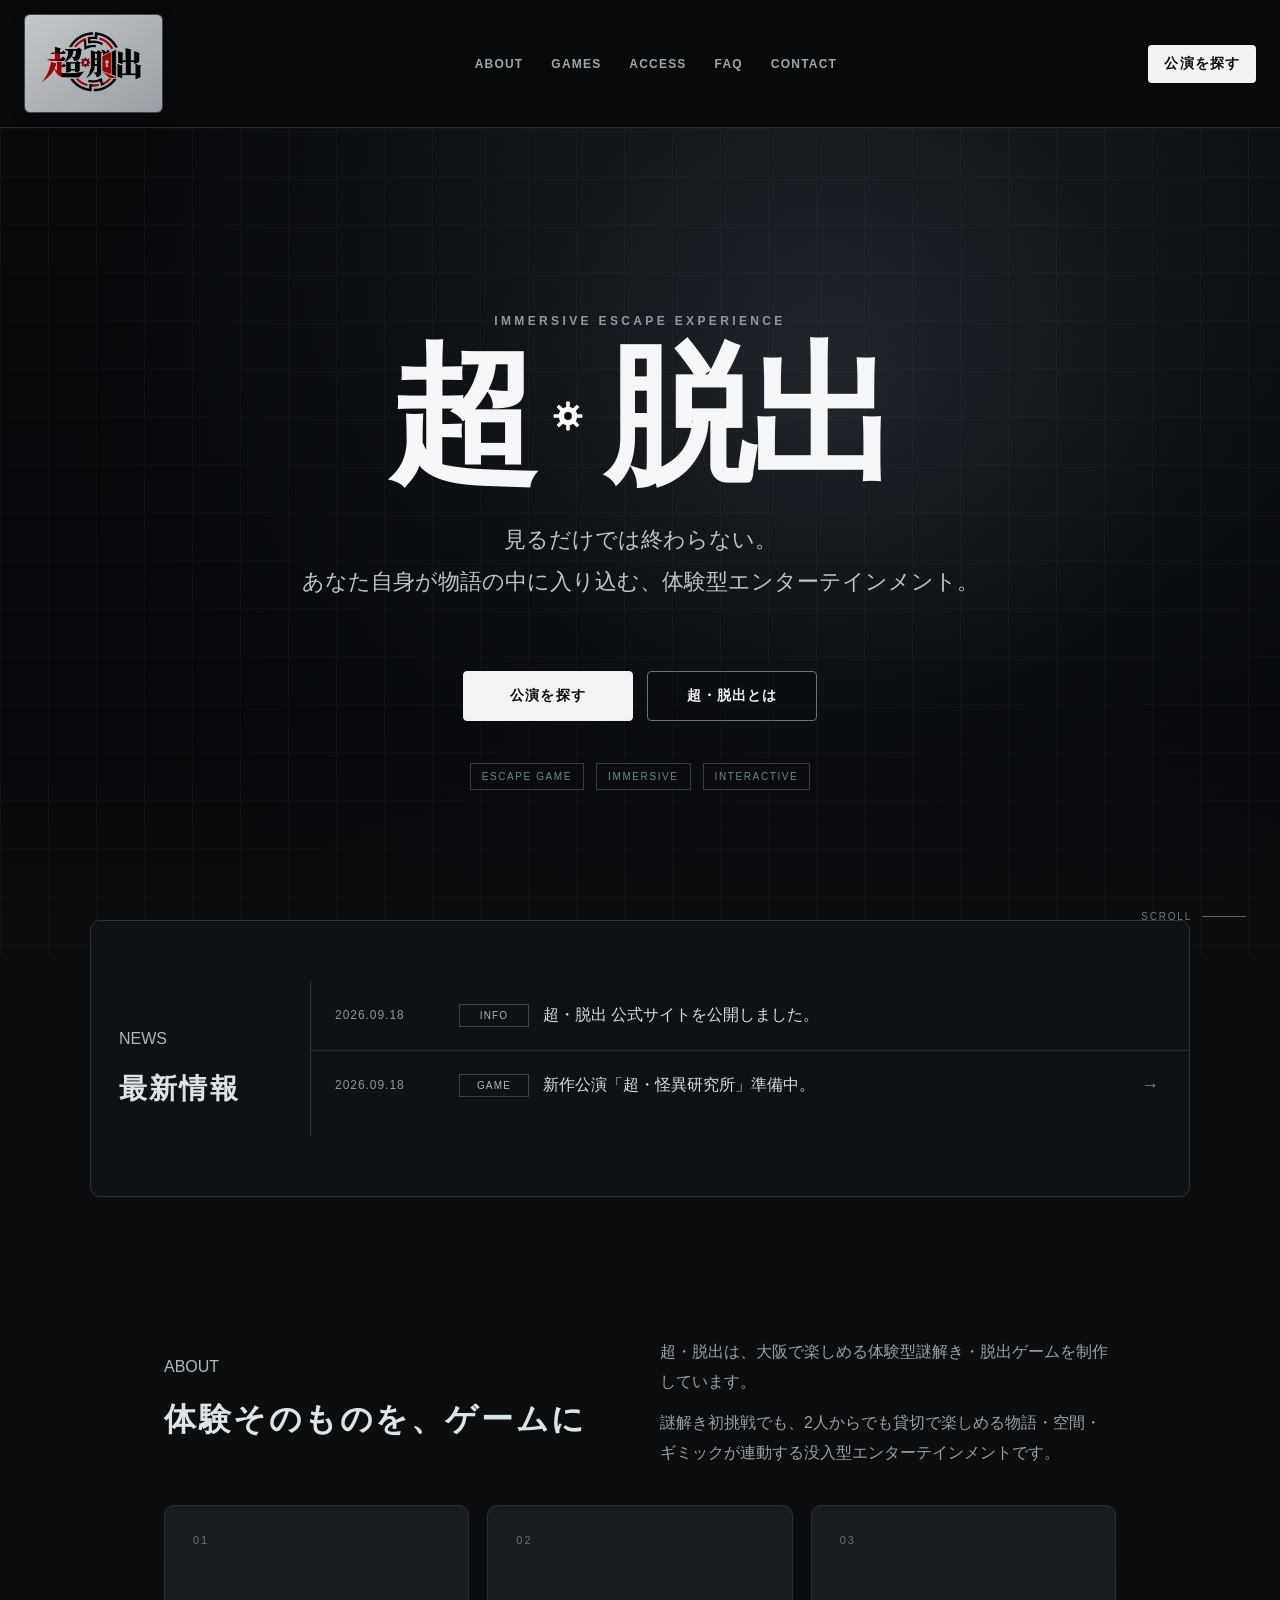
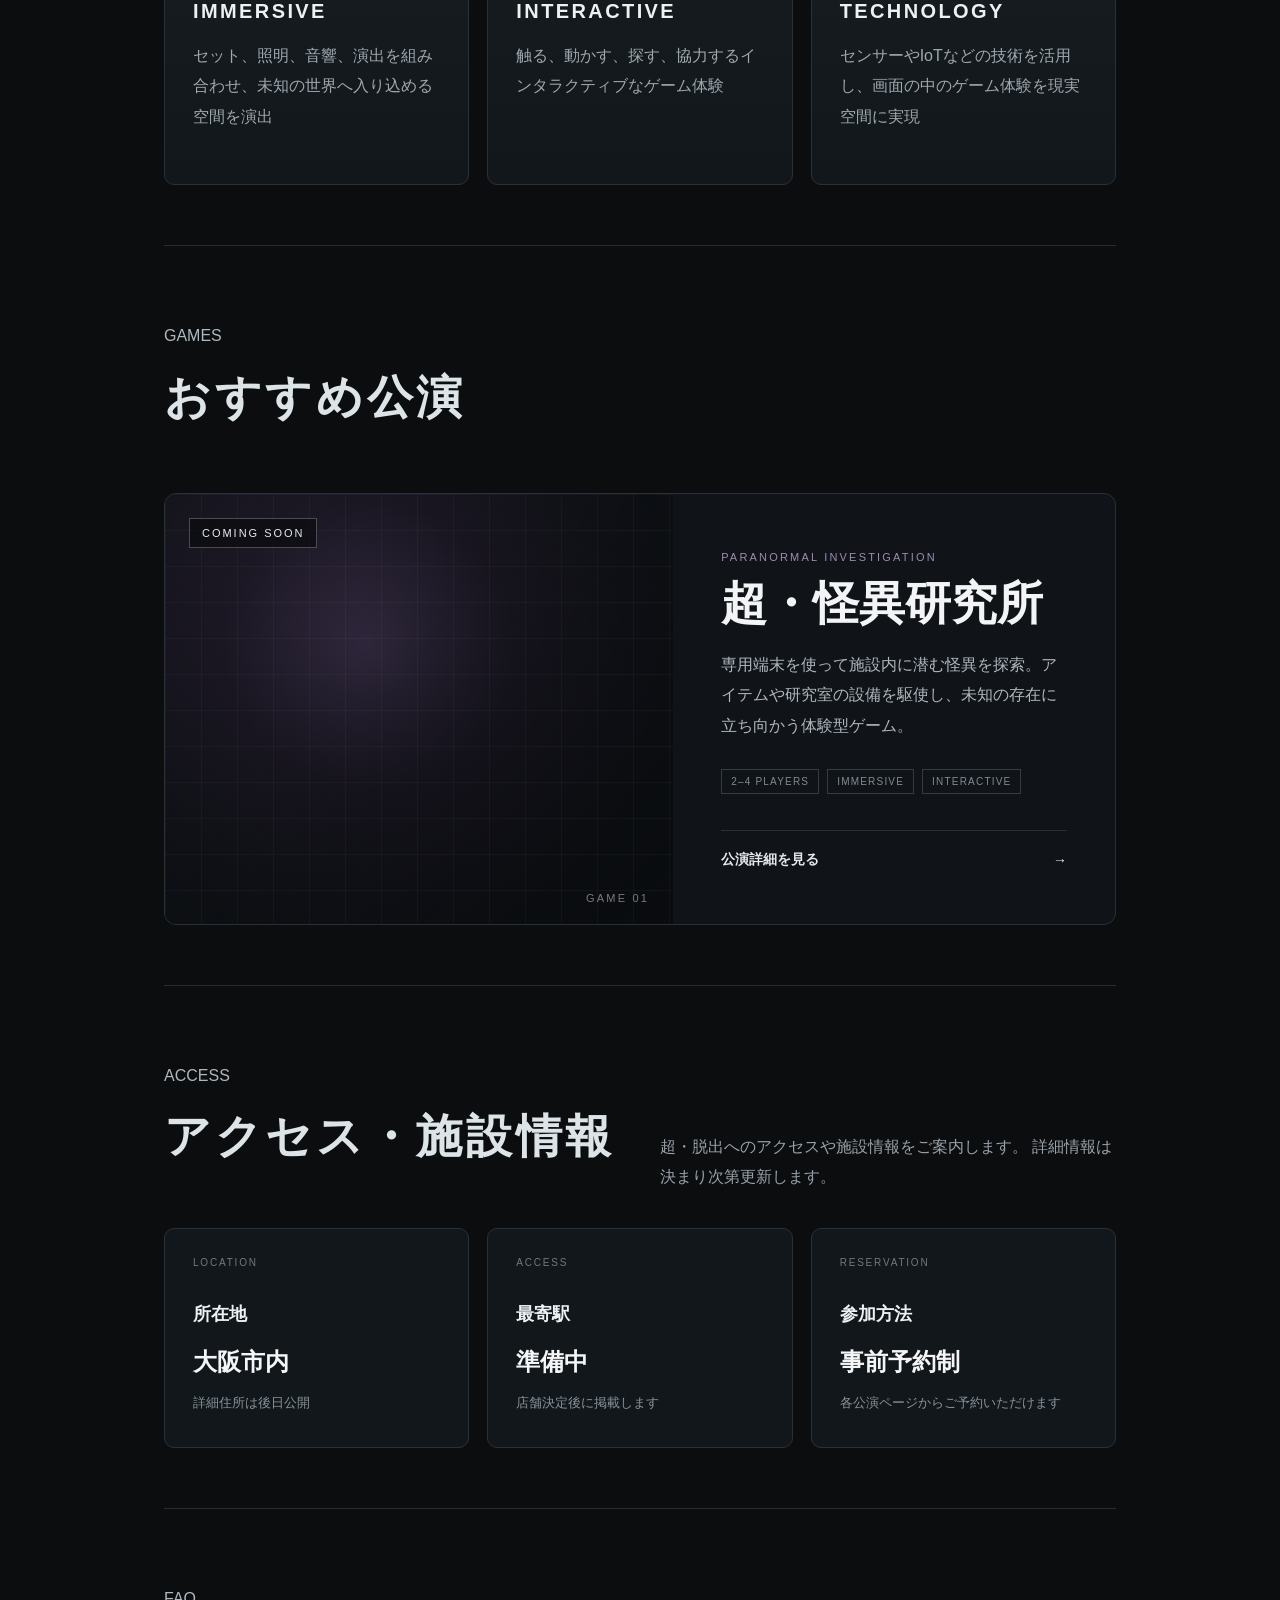
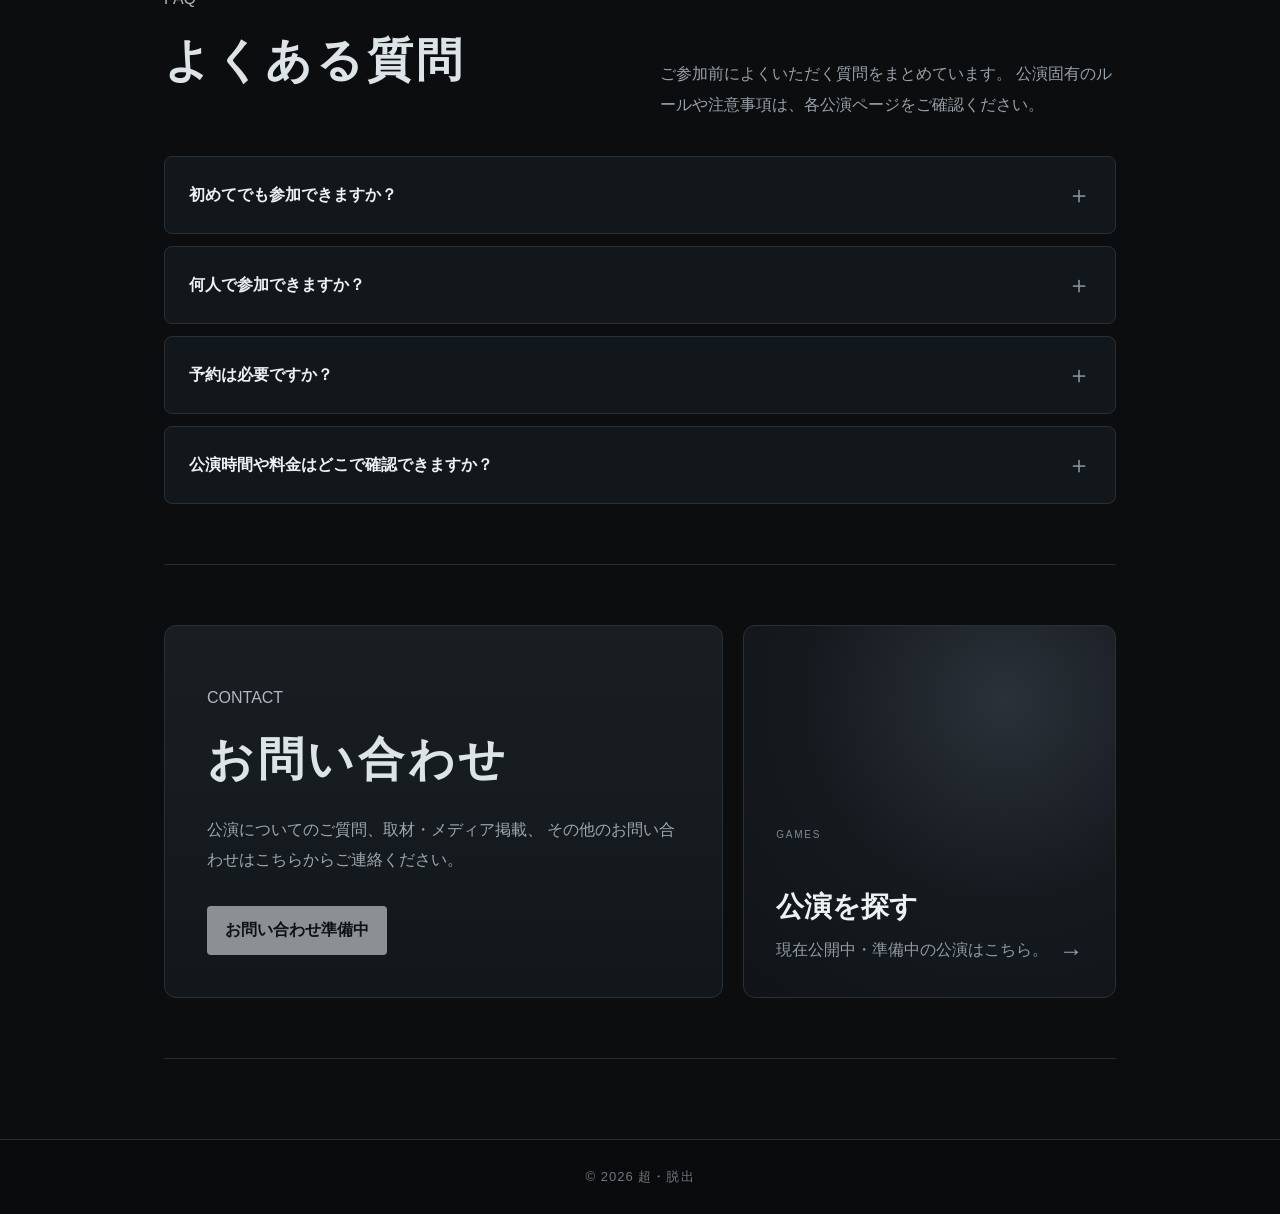
==== commit 651d320d: "Clean up Japanese copy spacing and paragraph layout" ====
--- a/index.html
+++ b/index.html
@@ -20,7 +20,7 @@
 <meta name="twitter:image" content="https://moskori.github.io/escape-room-website/ogp.jpeg">
 
 <link rel="canonical" href="https://moskori.github.io/escape-room-website/">
-<link rel="stylesheet" href="style.css?v=21">
+<link rel="stylesheet" href="style.css?v=22">
 
 <script type="application/ld+json">
 {
@@ -190,10 +190,9 @@
     </div>
 
     <p class="section-description">
-  超・脱出は、大阪で楽しめる体験型謎解き・脱出ゲームを制作しています。
-  謎解き初挑戦でも、2人からでも貸切で楽しめる
-  物語・空間・ギミックが連動する没入型エンターテインメントです。
-</p>
+      <span class="about-copy-sentence">超・脱出は、大阪で楽しめる体験型謎解き・脱出ゲームを制作しています。</span>
+      <span class="about-copy-sentence">謎解き初挑戦でも、2人からでも貸切で楽しめる物語・空間・ギミックが連動する没入型エンターテインメントです。</span>
+    </p>
   </div>
 
   <div class="experience-grid">
@@ -201,28 +200,19 @@
     <article class="experience-card">
       <span class="experience-number">01</span>
       <h3>IMMERSIVE</h3>
-      <p>
-        セット、照明、音響、演出を組み合わせ、
-        未知の世界へ入り込める空間を演出
-      </p>
+      <p>セット、照明、音響、演出を組み合わせ、未知の世界へ入り込める空間を演出</p>
     </article>
 
     <article class="experience-card">
       <span class="experience-number">02</span>
       <h3>INTERACTIVE</h3>
-      <p>
-        触る、動かす、探す、協力する
-        インタラクティブなゲーム体験
-      </p>
+      <p>触る、動かす、探す、協力するインタラクティブなゲーム体験</p>
     </article>
 
     <article class="experience-card">
       <span class="experience-number">03</span>
       <h3>TECHNOLOGY</h3>
-      <p>
-        センサーやIoTなどの技術を活用し、
-        画面の中のゲーム体験を現実空間に実現
-      </p>
+      <p>センサーやIoTなどの技術を活用し、画面の中のゲーム体験を現実空間に実現</p>
     </article>
 
   </div>
@@ -261,11 +251,7 @@
 
         <h3>超・怪異研究所</h3>
 
-        <p class="game-description">
-          専用端末を使って施設内に潜む怪異を探索。
-          アイテムや研究室の設備を駆使し、
-        　未知の存在に立ち向かう体験型ゲーム。
-        </p>
+        <p class="game-description">専用端末を使って施設内に潜む怪異を探索。アイテムや研究室の設備を駆使し、未知の存在に立ち向かう体験型ゲーム。</p>
 
         <div class="game-meta">
           <span>2–4 PLAYERS</span>
--- a/style.css
+++ b/style.css
@@ -2175,3 +2175,24 @@
   }
 }
 
+
+/* 日本語の説明文は画面幅に合わせて自然に折り返す */
+.about-section .section-header {
+  align-items: start;
+}
+
+.about-copy-sentence {
+  display: block;
+}
+
+.about-copy-sentence + .about-copy-sentence {
+  margin-top: 0.65em;
+}
+
+.about-section .section-description,
+.experience-card p,
+.featured-game-content .game-description {
+  line-break: strict;
+  word-break: normal;
+  text-wrap: pretty;
+}
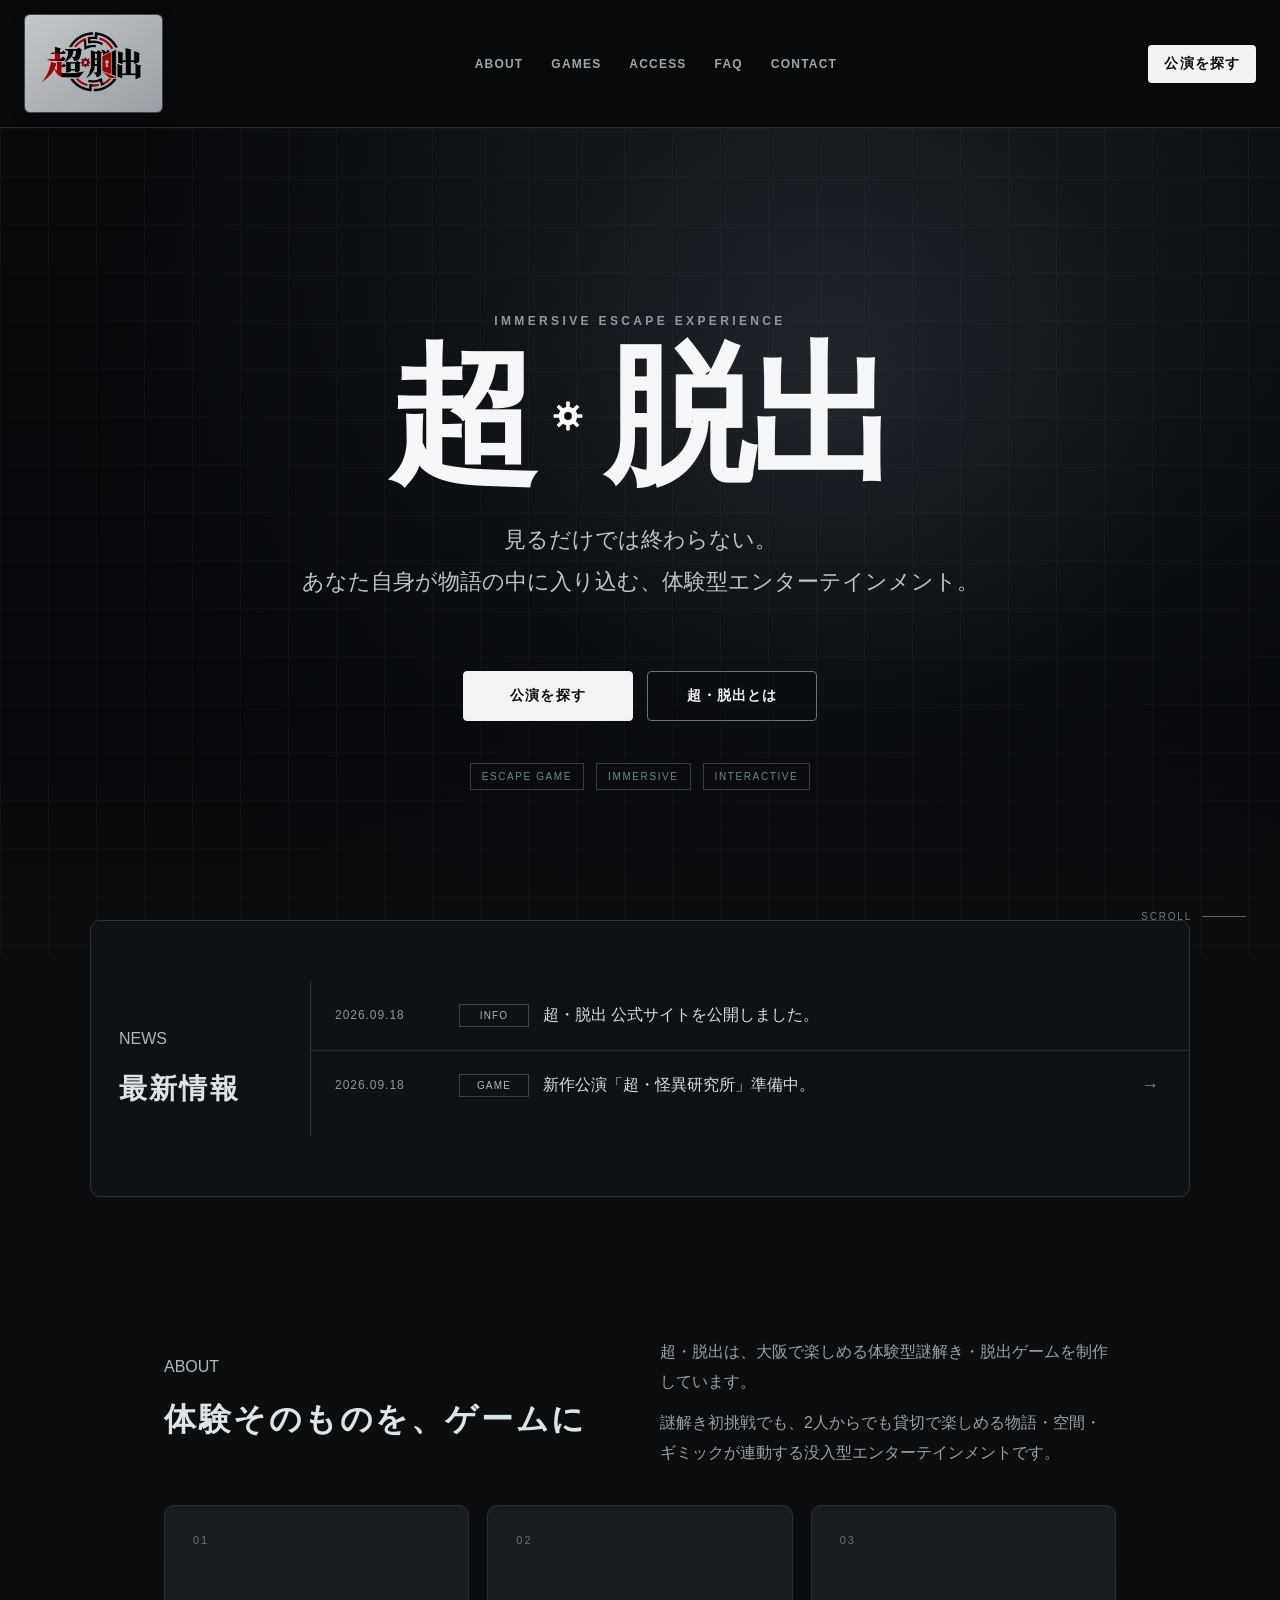
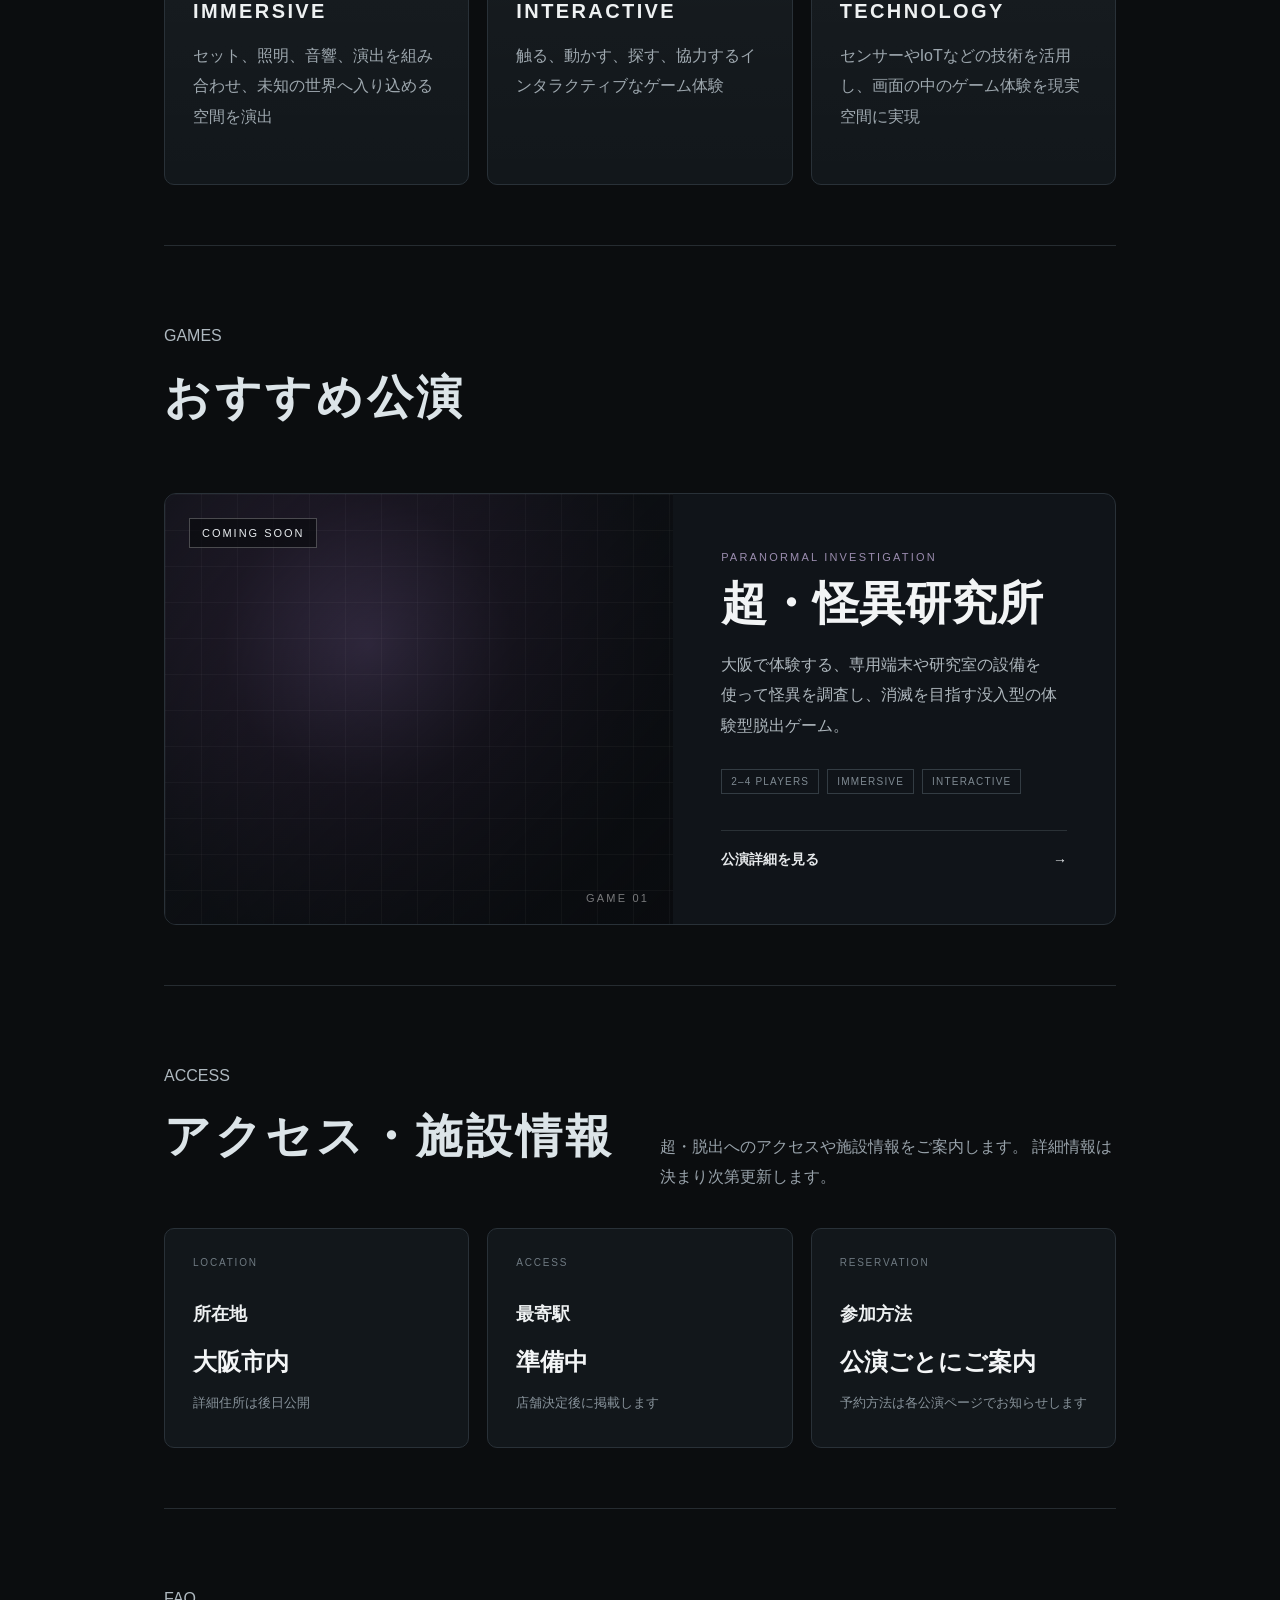
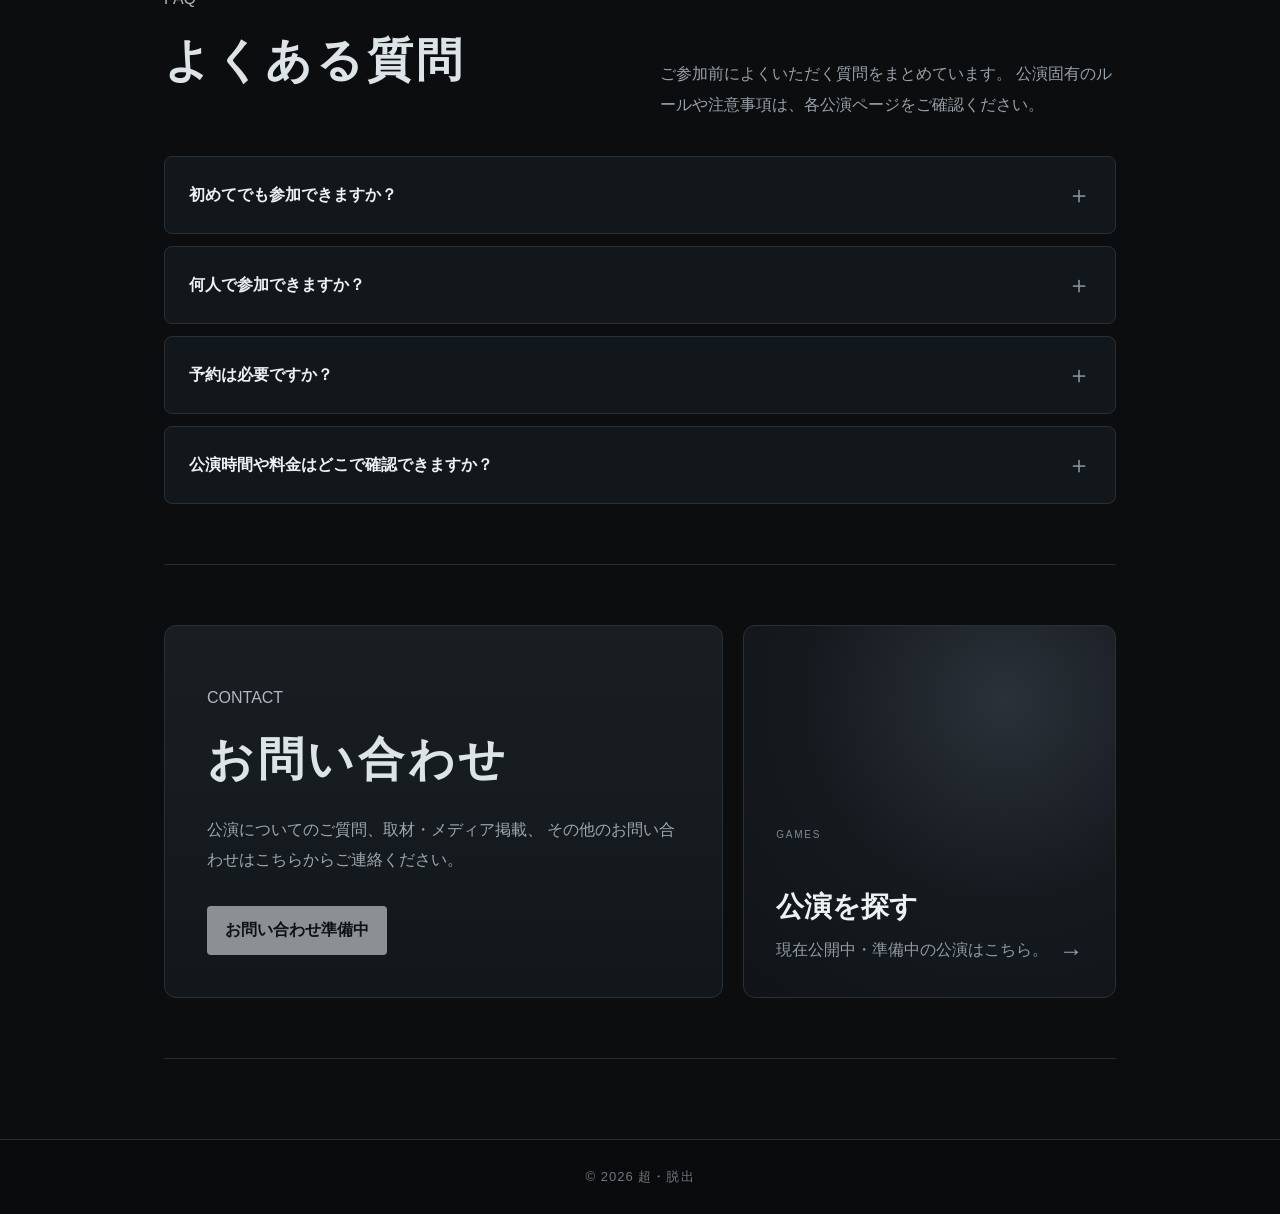
==== commit f9f4a2b6: "Align game descriptions and clarify reservation status" ====
--- a/index.html
+++ b/index.html
@@ -6,17 +6,17 @@
 
   <title>超・脱出 | 大阪の体験型脱出ゲーム</title>
 
-  <meta name="description" content="超・脱出は、大阪で体験型脱出ゲームを企画・制作・運営するエンターテインメントブランドです。物理ギミック、映像、音響、デジタル技術を組み合わせた没入型ゲーム体験を提供します。">
+  <meta name="description" content="大阪で楽しめる体験型謎解き・脱出ゲームを企画・制作。物語、専用端末、施設内の装置が連動する没入型ゲーム体験を提供します。">
 
 <meta property="og:title" content="超・脱出 | 大阪の体験型脱出ゲーム">
-<meta property="og:description" content="超・脱出は、大阪で体験型脱出ゲームを企画・制作・運営するエンターテインメントブランドです。">
+<meta property="og:description" content="大阪で楽しめる体験型謎解き・脱出ゲームを企画・制作。物語、専用端末、施設内の装置が連動する没入型ゲーム体験を提供します。">
 <meta property="og:type" content="website">
 <meta property="og:url" content="https://moskori.github.io/escape-room-website/">
 <meta property="og:image" content="https://moskori.github.io/escape-room-website/ogp.jpeg">
 
 <meta name="twitter:card" content="summary_large_image">
 <meta name="twitter:title" content="超・脱出 | 大阪の体験型脱出ゲーム">
-<meta name="twitter:description" content="超・脱出は、大阪で体験型脱出ゲームを企画・制作・運営するエンターテインメントブランドです。">
+<meta name="twitter:description" content="大阪で楽しめる体験型謎解き・脱出ゲームを企画・制作。物語、専用端末、施設内の装置が連動する没入型ゲーム体験を提供します。">
 <meta name="twitter:image" content="https://moskori.github.io/escape-room-website/ogp.jpeg">
 
 <link rel="canonical" href="https://moskori.github.io/escape-room-website/">
@@ -47,7 +47,7 @@
   "@type": "WebPage",
   "name": "超・脱出 | 大阪の体験型脱出ゲーム",
   "url": "https://moskori.github.io/escape-room-website/",
-  "description": "超・脱出は、大阪で体験型脱出ゲームを企画・制作・運営するエンターテインメントブランドです。物理ギミック、映像、音響、デジタル技術を組み合わせた没入型ゲーム体験を提供します。",
+  "description": "大阪で楽しめる体験型謎解き・脱出ゲームを企画・制作。物語、専用端末、施設内の装置が連動する没入型ゲーム体験を提供します。",
   "isPartOf": {
     "@type": "WebSite",
     "name": "超・脱出",
@@ -251,7 +251,7 @@
 
         <h3>超・怪異研究所</h3>
 
-        <p class="game-description">専用端末を使って施設内に潜む怪異を探索。アイテムや研究室の設備を駆使し、未知の存在に立ち向かう体験型ゲーム。</p>
+        <p class="game-description">大阪で体験する、専用端末や研究室の設備を使って怪異を調査し、消滅を目指す没入型の体験型脱出ゲーム。</p>
 
         <div class="game-meta">
           <span>2–4 PLAYERS</span>
@@ -304,8 +304,8 @@
     <article class="access-card">
       <span class="access-label">RESERVATION</span>
       <h3>参加方法</h3>
-      <p>事前予約制</p>
-      <small>各公演ページからご予約いただけます</small>
+      <p>公演ごとにご案内</p>
+      <small>予約方法は各公演ページでお知らせします</small>
     </article>
 
   </div>
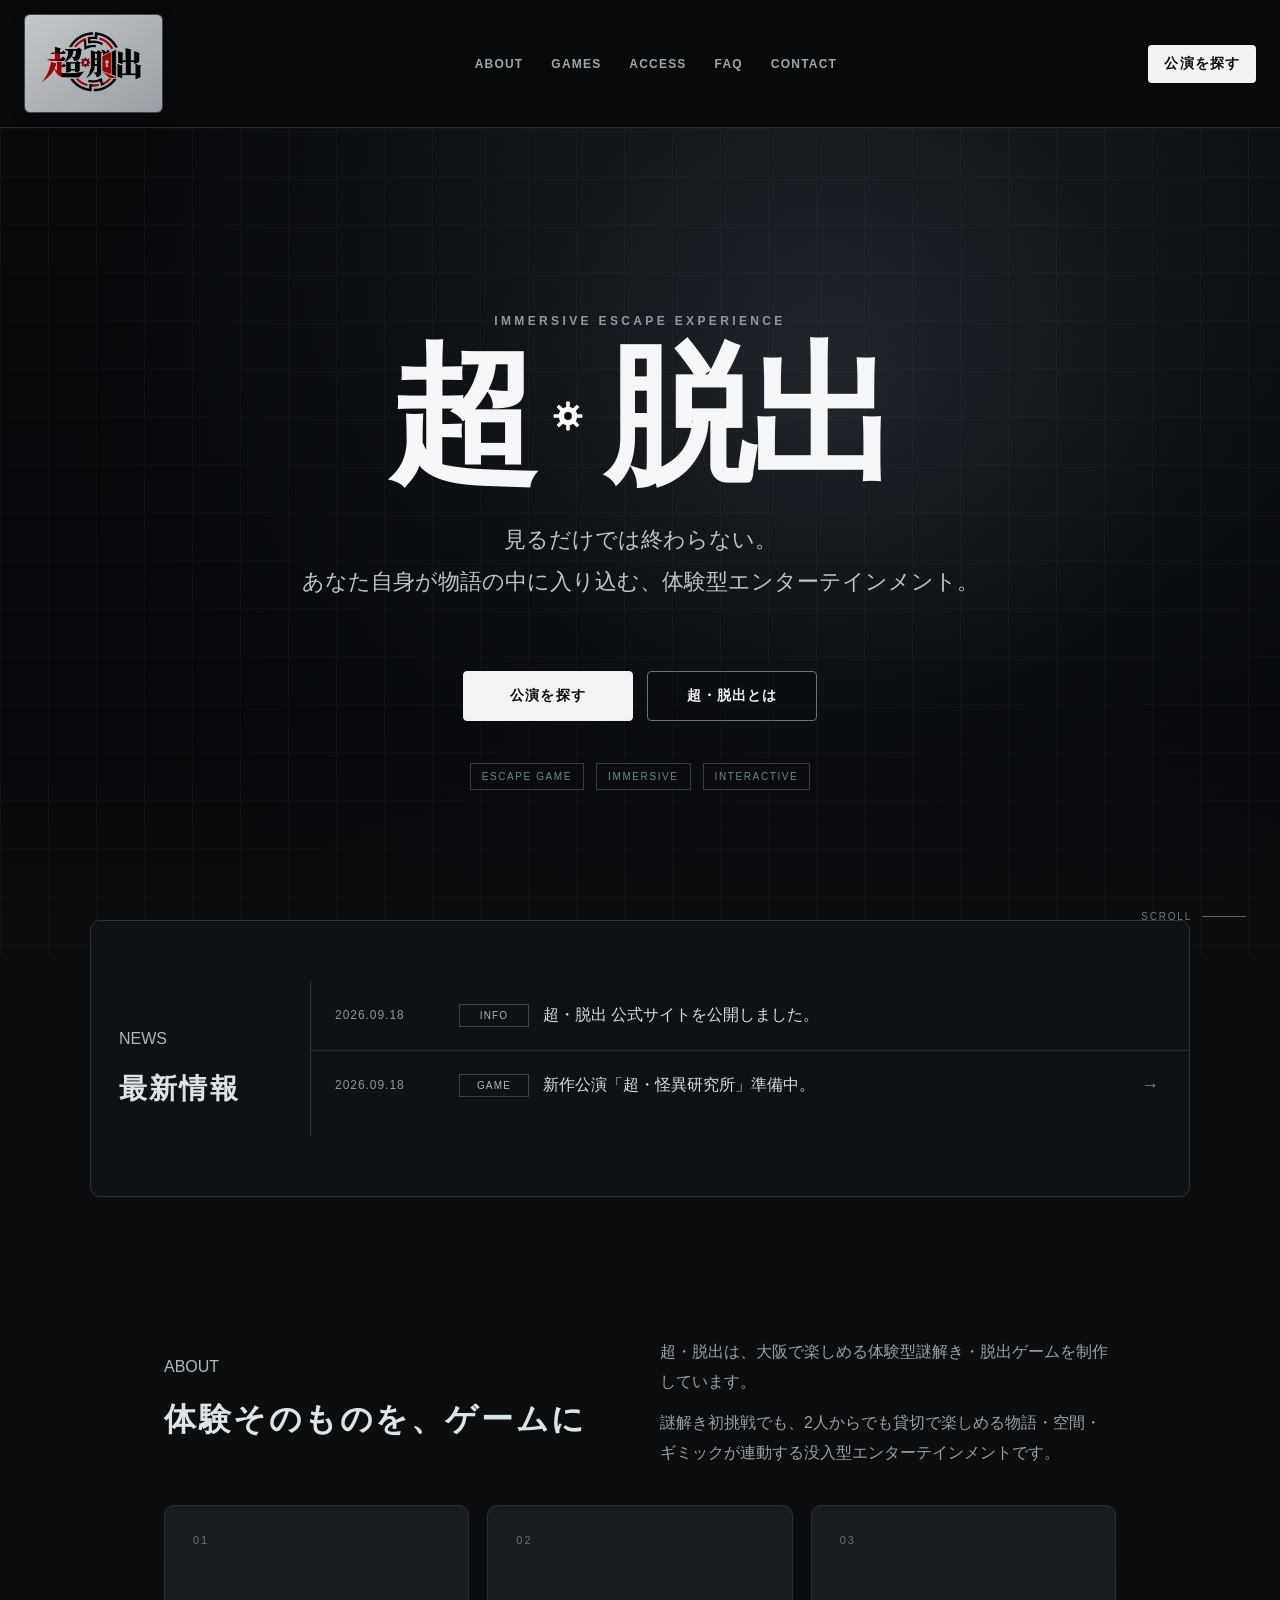
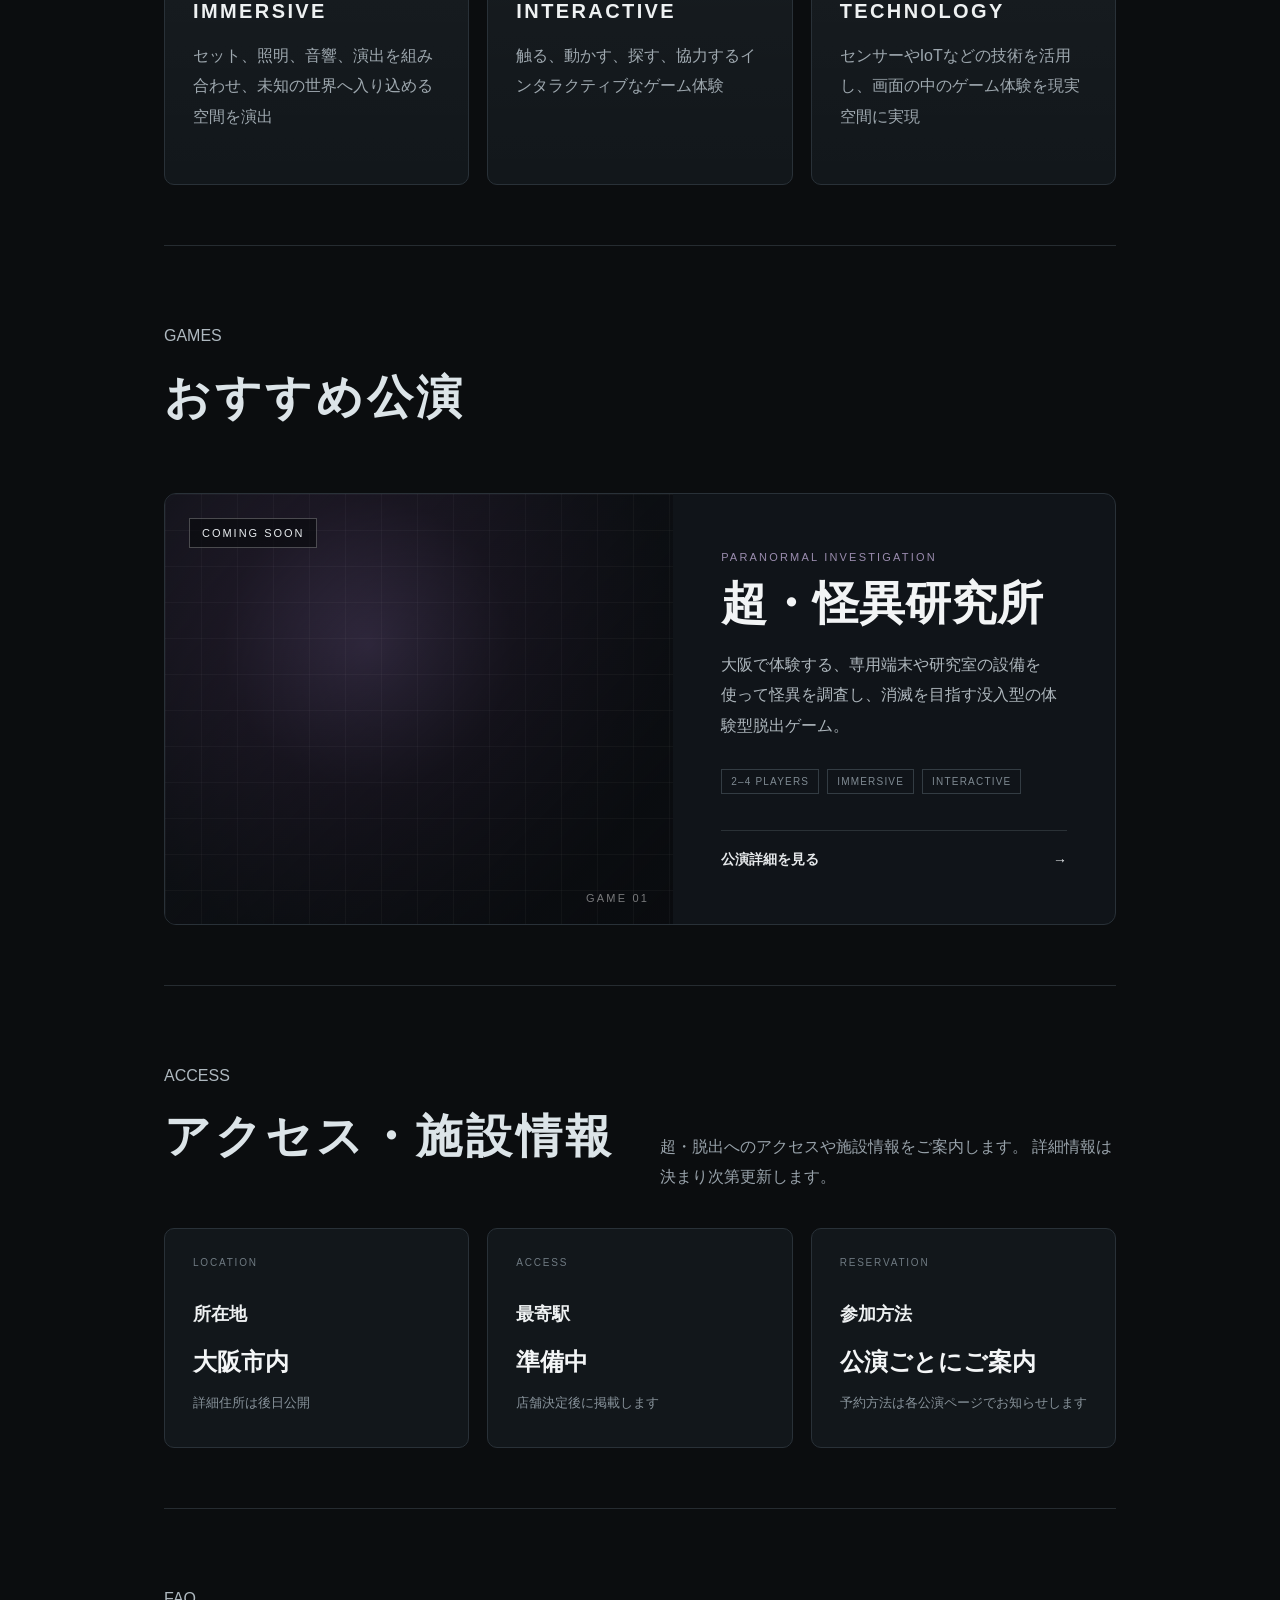
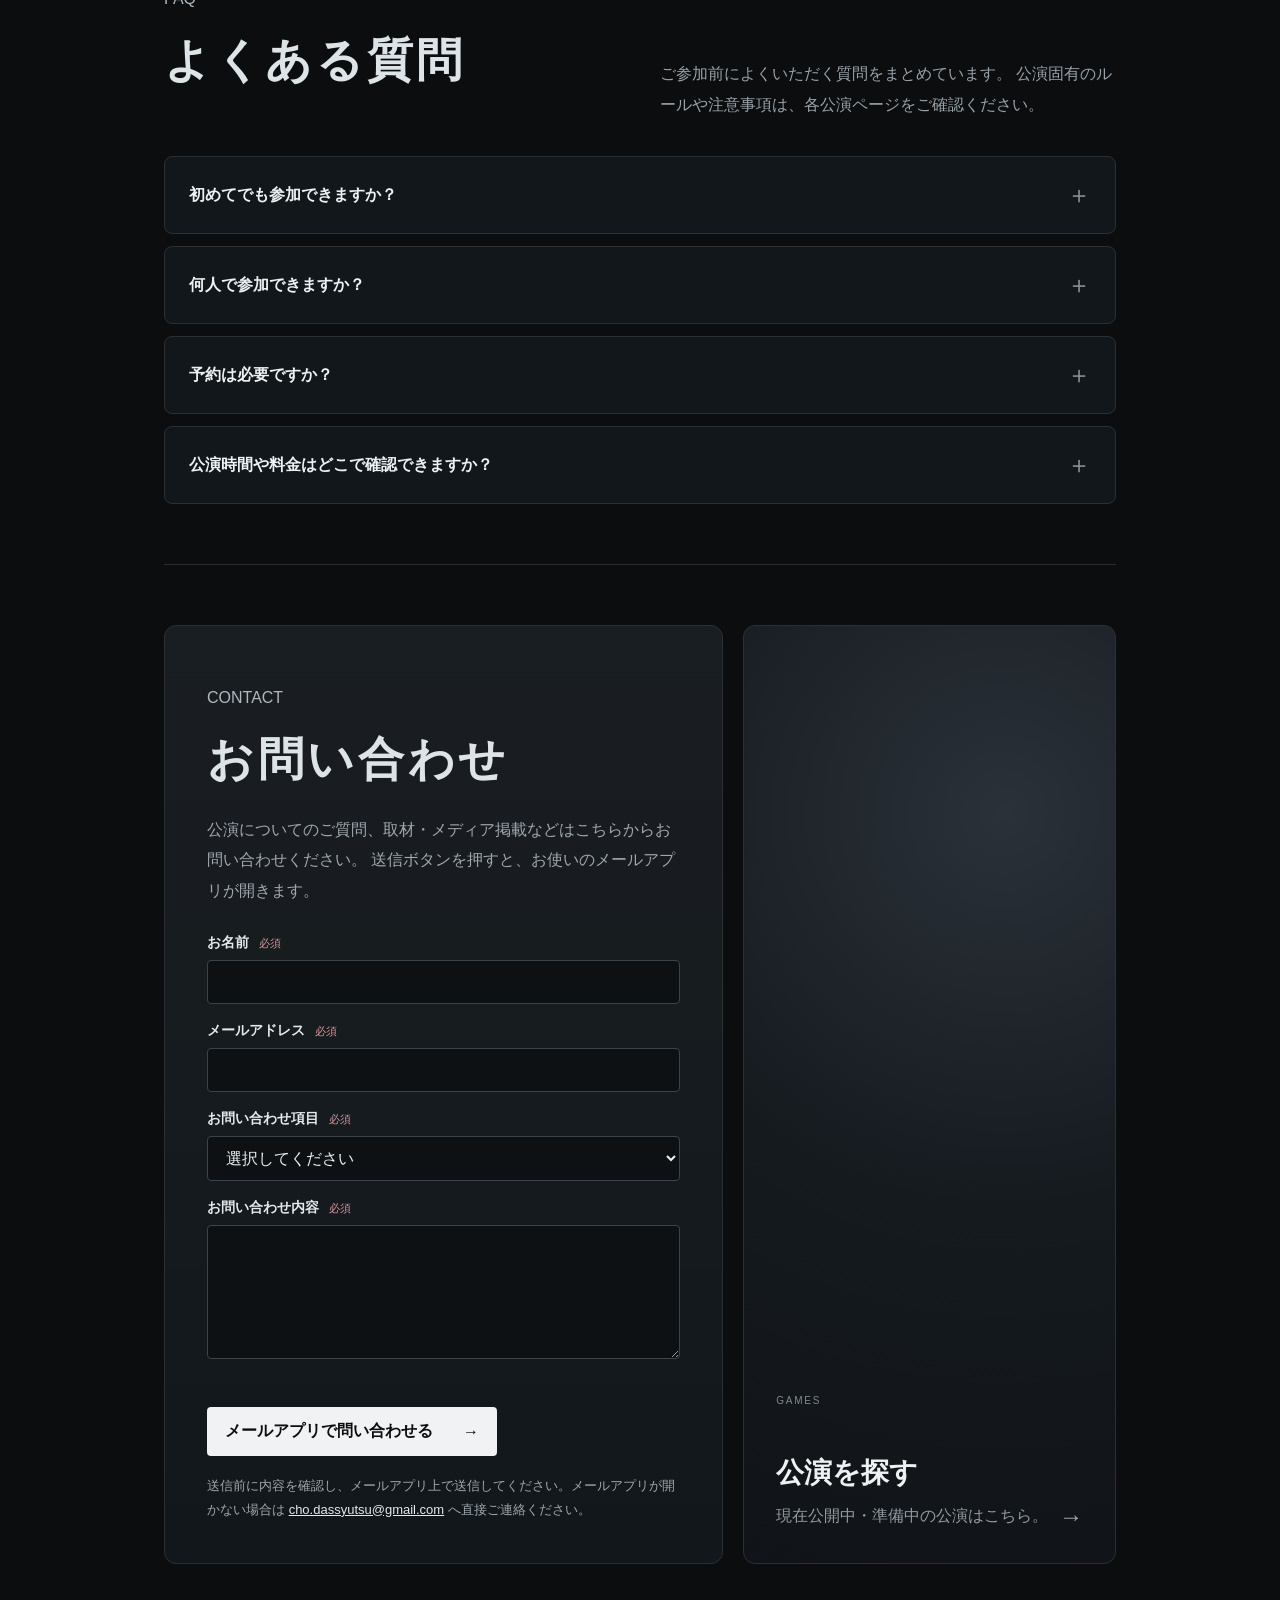
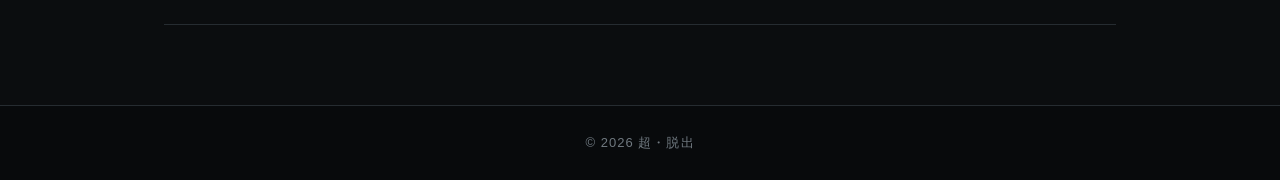
==== commit deda8380: "Add email-based contact form" ====
--- a/index.html
+++ b/index.html
@@ -394,13 +394,40 @@
     </h2>
 
     <p class="contact-description">
-      公演についてのご質問、取材・メディア掲載、
-      その他のお問い合わせはこちらからご連絡ください。
-    </p>
-
-    <div class="contact-primary-button contact-disabled">
-  お問い合わせ準備中
-</div>
+      公演についてのご質問、取材・メディア掲載などはこちらからお問い合わせください。
+      送信ボタンを押すと、お使いのメールアプリが開きます。
+    </p>
+
+    <form class="contact-form" id="contact-form">
+      <div class="contact-form-field">
+        <label for="contact-name">お名前 <span>必須</span></label>
+        <input id="contact-name" name="name" type="text" autocomplete="name" required>
+      </div>
+
+      <div class="contact-form-field">
+        <label for="contact-email">メールアドレス <span>必須</span></label>
+        <input id="contact-email" name="email" type="email" autocomplete="email" required>
+      </div>
+
+      <div class="contact-form-field">
+        <label for="contact-subject">お問い合わせ項目 <span>必須</span></label>
+        <select id="contact-subject" name="subject" required>
+          <option value="" selected disabled>選択してください</option>
+          <option value="公演について">公演について</option>
+          <option value="取材・メディア掲載">取材・メディア掲載</option>
+          <option value="その他">その他</option>
+        </select>
+      </div>
+
+      <div class="contact-form-field">
+        <label for="contact-message">お問い合わせ内容 <span>必須</span></label>
+        <textarea id="contact-message" name="message" rows="6" required></textarea>
+      </div>
+
+      <button class="contact-primary-button" type="submit">メールアプリで問い合わせる <span>→</span></button>
+      <p class="contact-form-note">送信前に内容を確認し、メールアプリ上で送信してください。メールアプリが開かない場合は <a href="mailto:cho.dassyutsu@gmail.com">cho.dassyutsu@gmail.com</a> へ直接ご連絡ください。</p>
+      <p class="contact-form-status" id="contact-form-status" role="status" aria-live="polite"></p>
+    </form>
 
   </div>
 
--- a/style.css
+++ b/style.css
@@ -1586,11 +1586,77 @@
 .contact-primary-button:hover {
   transform: translateY(-3px);
   background: #ffffff;
-}
-.contact-disabled {
-  cursor: default;
-  opacity: 0.55;
-  pointer-events: none;
+  cursor: pointer;
+}
+
+.contact-form {
+  display: grid;
+  gap: 18px;
+  margin-top: 28px;
+}
+
+.contact-form-field {
+  display: grid;
+  gap: 8px;
+}
+
+.contact-form-field label {
+  color: #e5e9ec;
+  font-size: 14px;
+  font-weight: 700;
+}
+
+.contact-form-field label span {
+  margin-left: 6px;
+  color: #d69a9a;
+  font-size: 11px;
+  font-weight: 400;
+}
+
+.contact-form-field input,
+.contact-form-field select,
+.contact-form-field textarea {
+  width: 100%;
+  padding: 12px 14px;
+  border: 1px solid #3a444c;
+  border-radius: 4px;
+  background: #0d1114;
+  color: #eef1f2;
+  font: inherit;
+}
+
+.contact-form-field textarea {
+  resize: vertical;
+}
+
+.contact-form-field input:focus,
+.contact-form-field select:focus,
+.contact-form-field textarea:focus {
+  outline: 2px solid #aeb8bf;
+  outline-offset: 2px;
+}
+
+.contact-form .contact-primary-button {
+  justify-self: start;
+  border: 0;
+  font: inherit;
+  font-weight: 700;
+}
+
+.contact-form-note,
+.contact-form-status {
+  margin: 0;
+  color: #9ea8af;
+  font-size: 13px;
+  line-height: 1.8;
+}
+
+.contact-form-note a {
+  color: #e5e9ec;
+}
+
+.contact-form-status:empty {
+  display: none;
 }
 
 .contact-game-card {
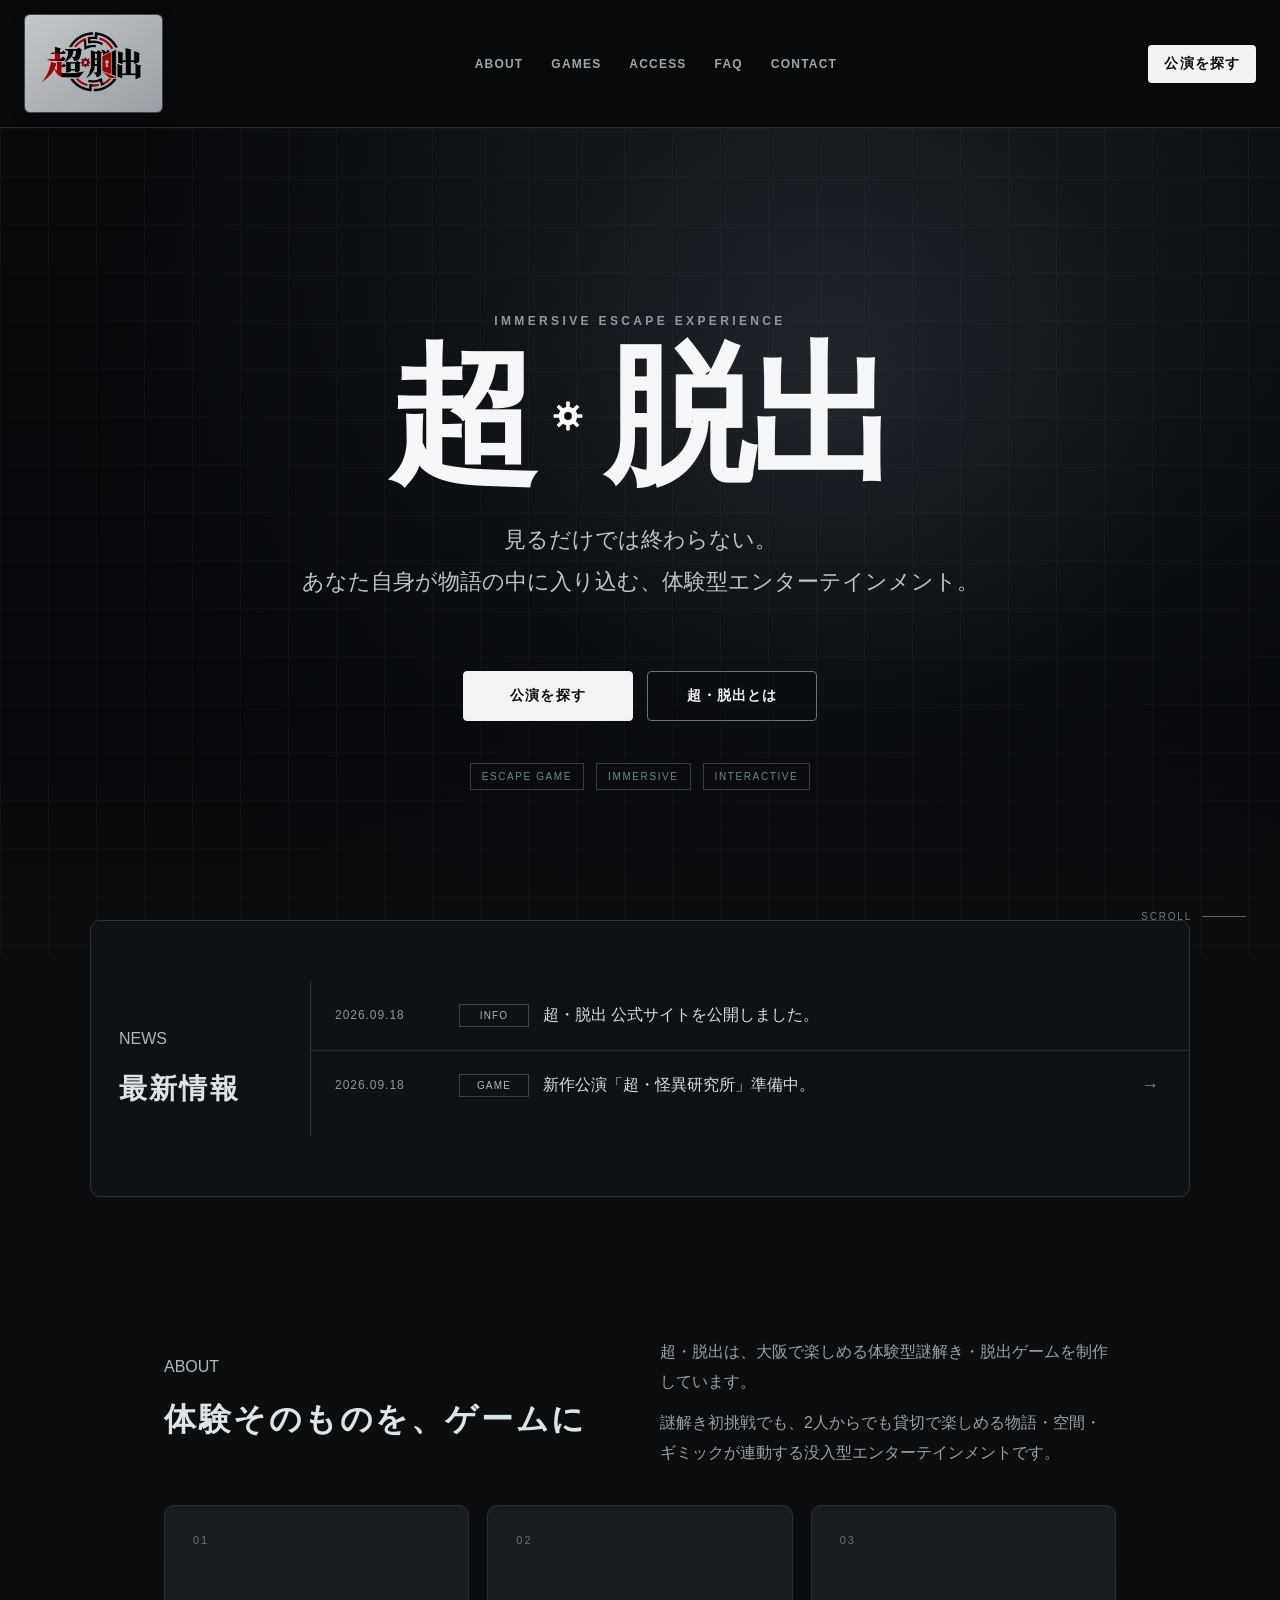
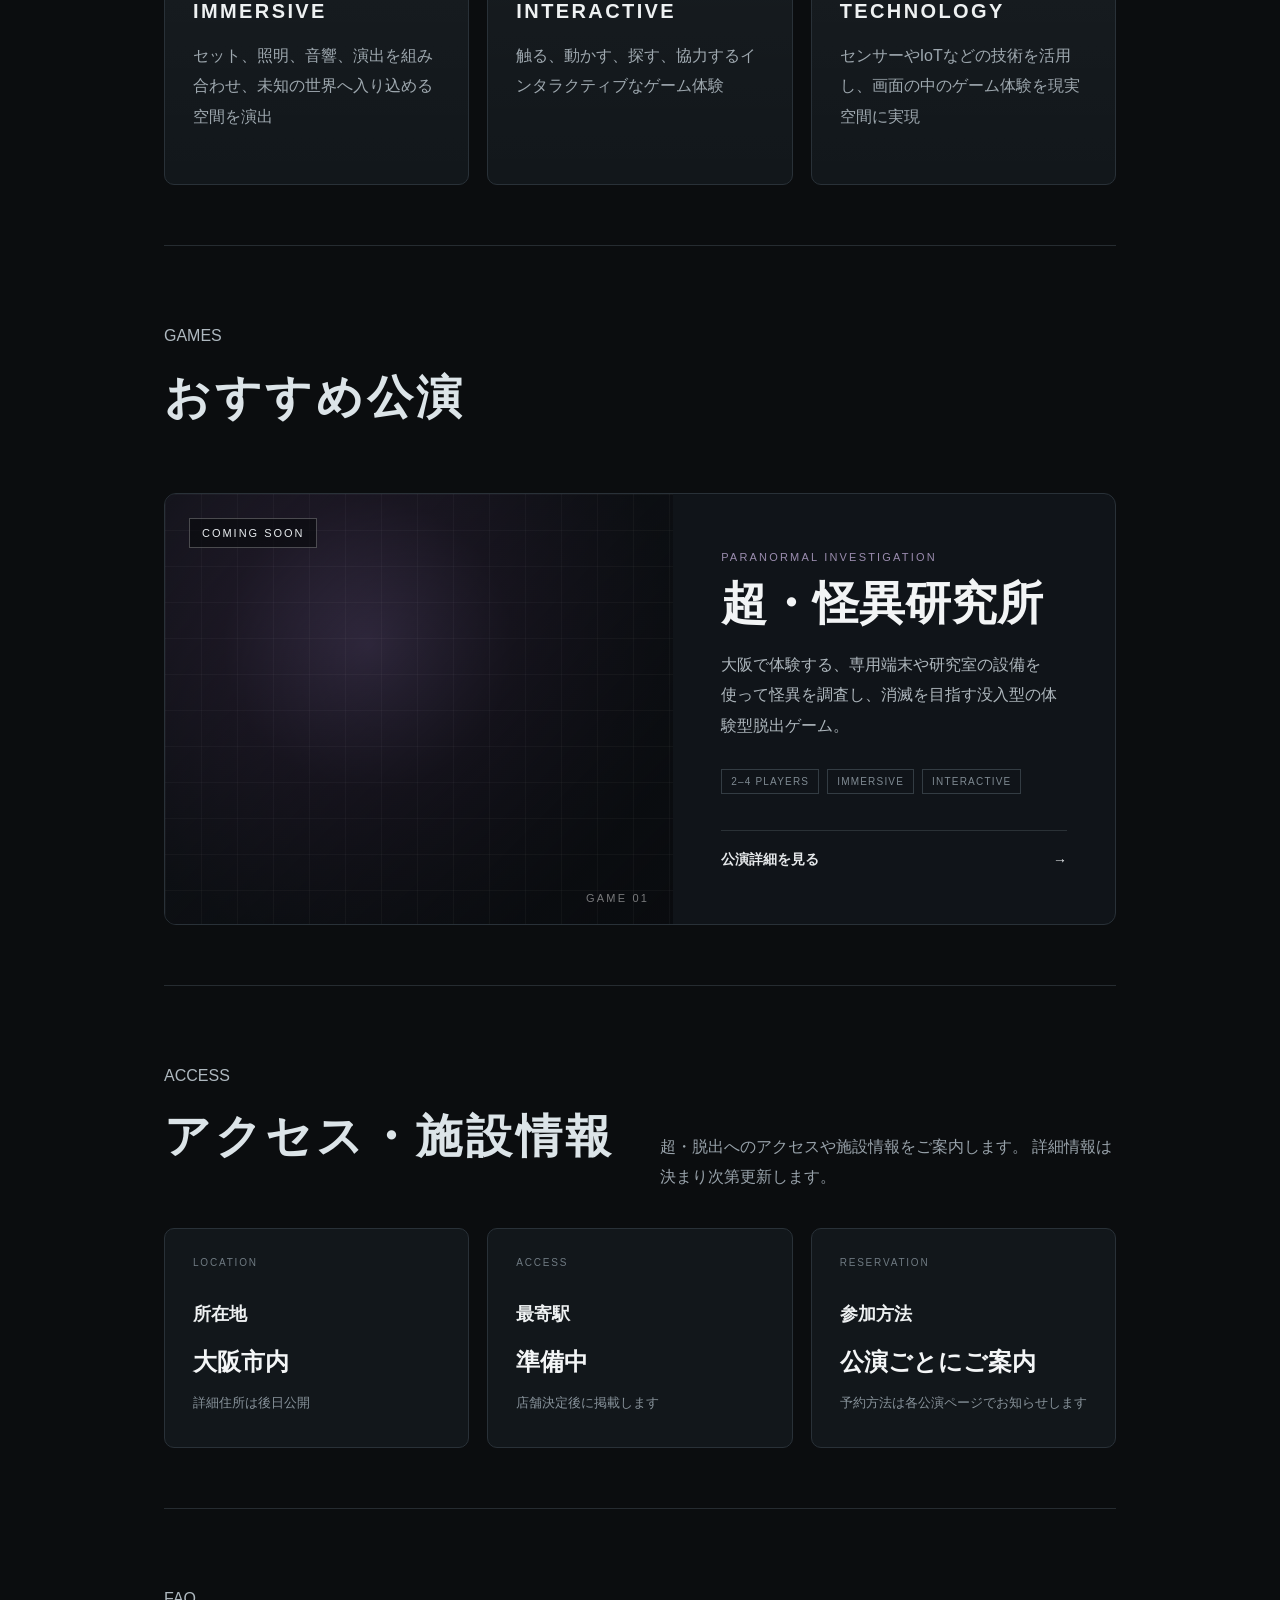
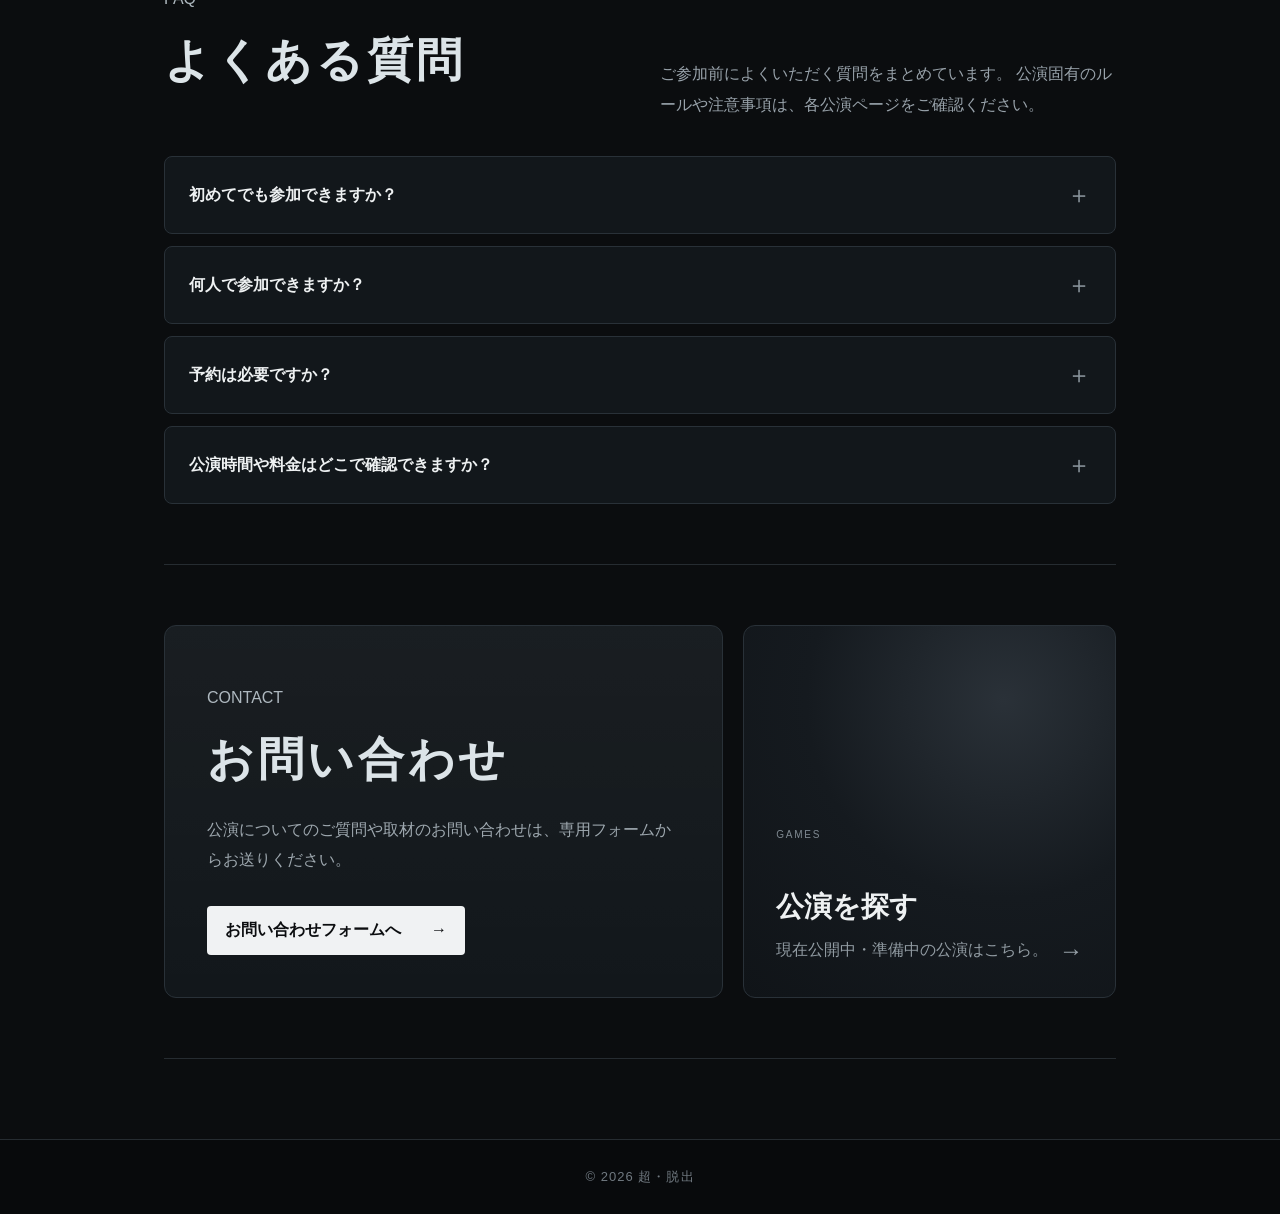
==== commit 04c521a2: "Move contact form to dedicated page" ====
--- a/index.html
+++ b/index.html
@@ -68,7 +68,7 @@
     <a href="games/">GAMES</a>
     <a href="#access">ACCESS</a>
     <a href="#faq">FAQ</a>
-    <a href="#contact">CONTACT</a>
+    <a href="contact.html">CONTACT</a>
   </div>
 
   <div class="nav-actions">
@@ -394,40 +394,10 @@
     </h2>
 
     <p class="contact-description">
-      公演についてのご質問、取材・メディア掲載などはこちらからお問い合わせください。
-      送信ボタンを押すと、お使いのメールアプリが開きます。
-    </p>
-
-    <form class="contact-form" id="contact-form">
-      <div class="contact-form-field">
-        <label for="contact-name">お名前 <span>必須</span></label>
-        <input id="contact-name" name="name" type="text" autocomplete="name" required>
-      </div>
-
-      <div class="contact-form-field">
-        <label for="contact-email">メールアドレス <span>必須</span></label>
-        <input id="contact-email" name="email" type="email" autocomplete="email" required>
-      </div>
-
-      <div class="contact-form-field">
-        <label for="contact-subject">お問い合わせ項目 <span>必須</span></label>
-        <select id="contact-subject" name="subject" required>
-          <option value="" selected disabled>選択してください</option>
-          <option value="公演について">公演について</option>
-          <option value="取材・メディア掲載">取材・メディア掲載</option>
-          <option value="その他">その他</option>
-        </select>
-      </div>
-
-      <div class="contact-form-field">
-        <label for="contact-message">お問い合わせ内容 <span>必須</span></label>
-        <textarea id="contact-message" name="message" rows="6" required></textarea>
-      </div>
-
-      <button class="contact-primary-button" type="submit">メールアプリで問い合わせる <span>→</span></button>
-      <p class="contact-form-note">送信前に内容を確認し、メールアプリ上で送信してください。メールアプリが開かない場合は <a href="mailto:cho.dassyutsu@gmail.com">cho.dassyutsu@gmail.com</a> へ直接ご連絡ください。</p>
-      <p class="contact-form-status" id="contact-form-status" role="status" aria-live="polite"></p>
-    </form>
+      公演についてのご質問や取材のお問い合わせは、専用フォームからお送りください。
+    </p>
+
+    <a class="contact-primary-button" href="contact.html">お問い合わせフォームへ <span>→</span></a>
 
   </div>
 
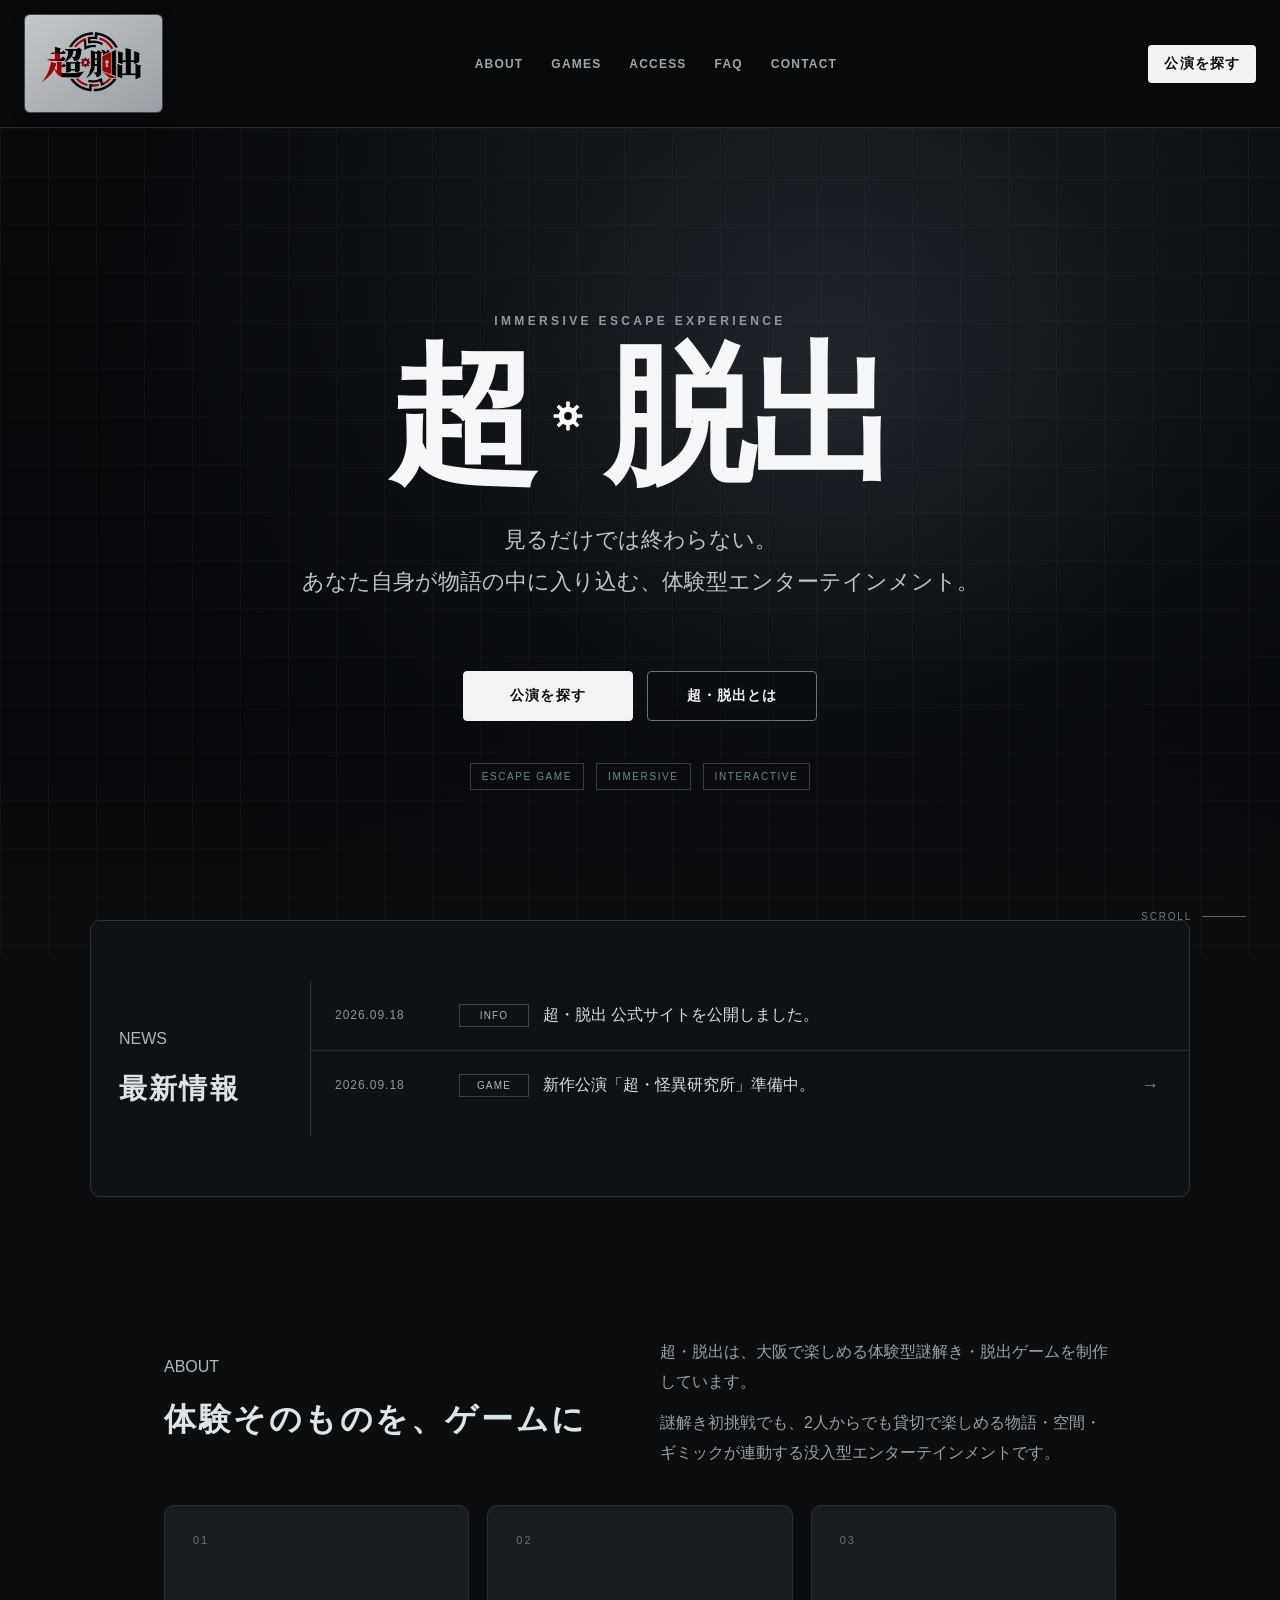
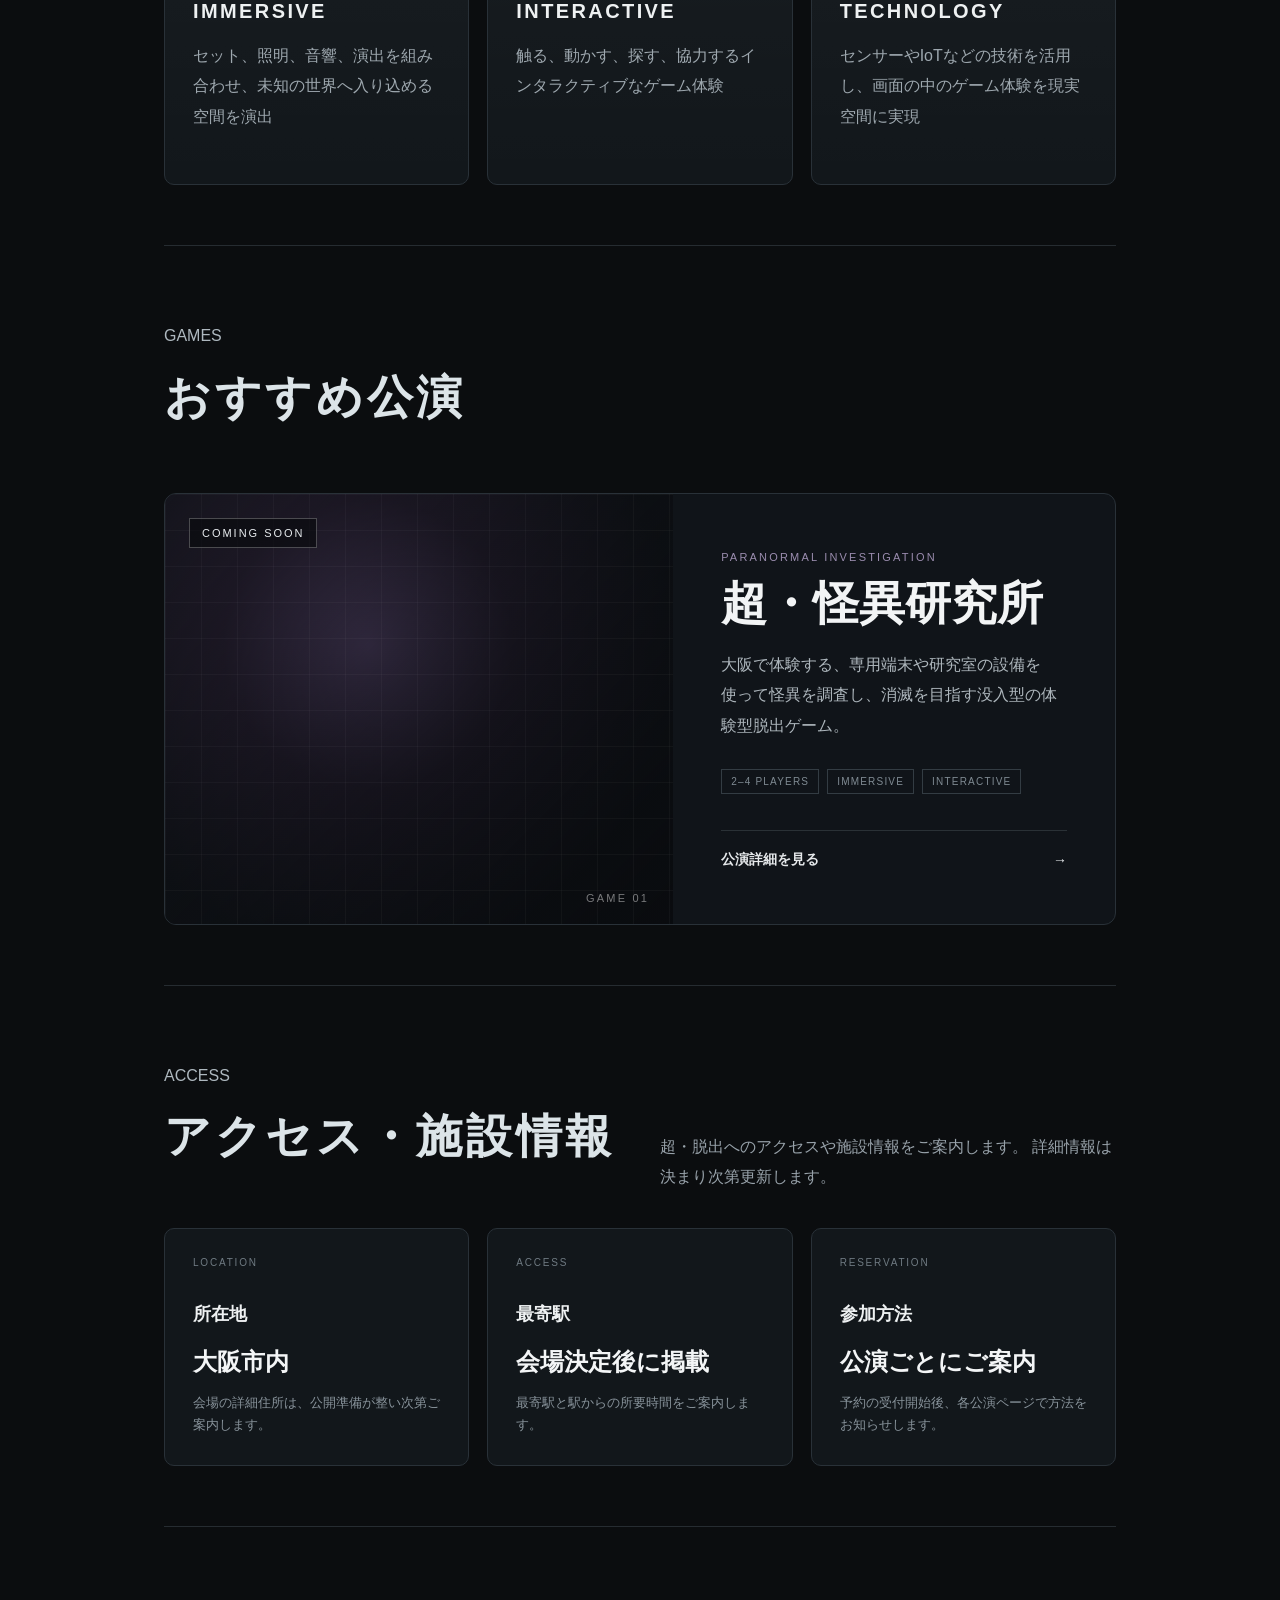
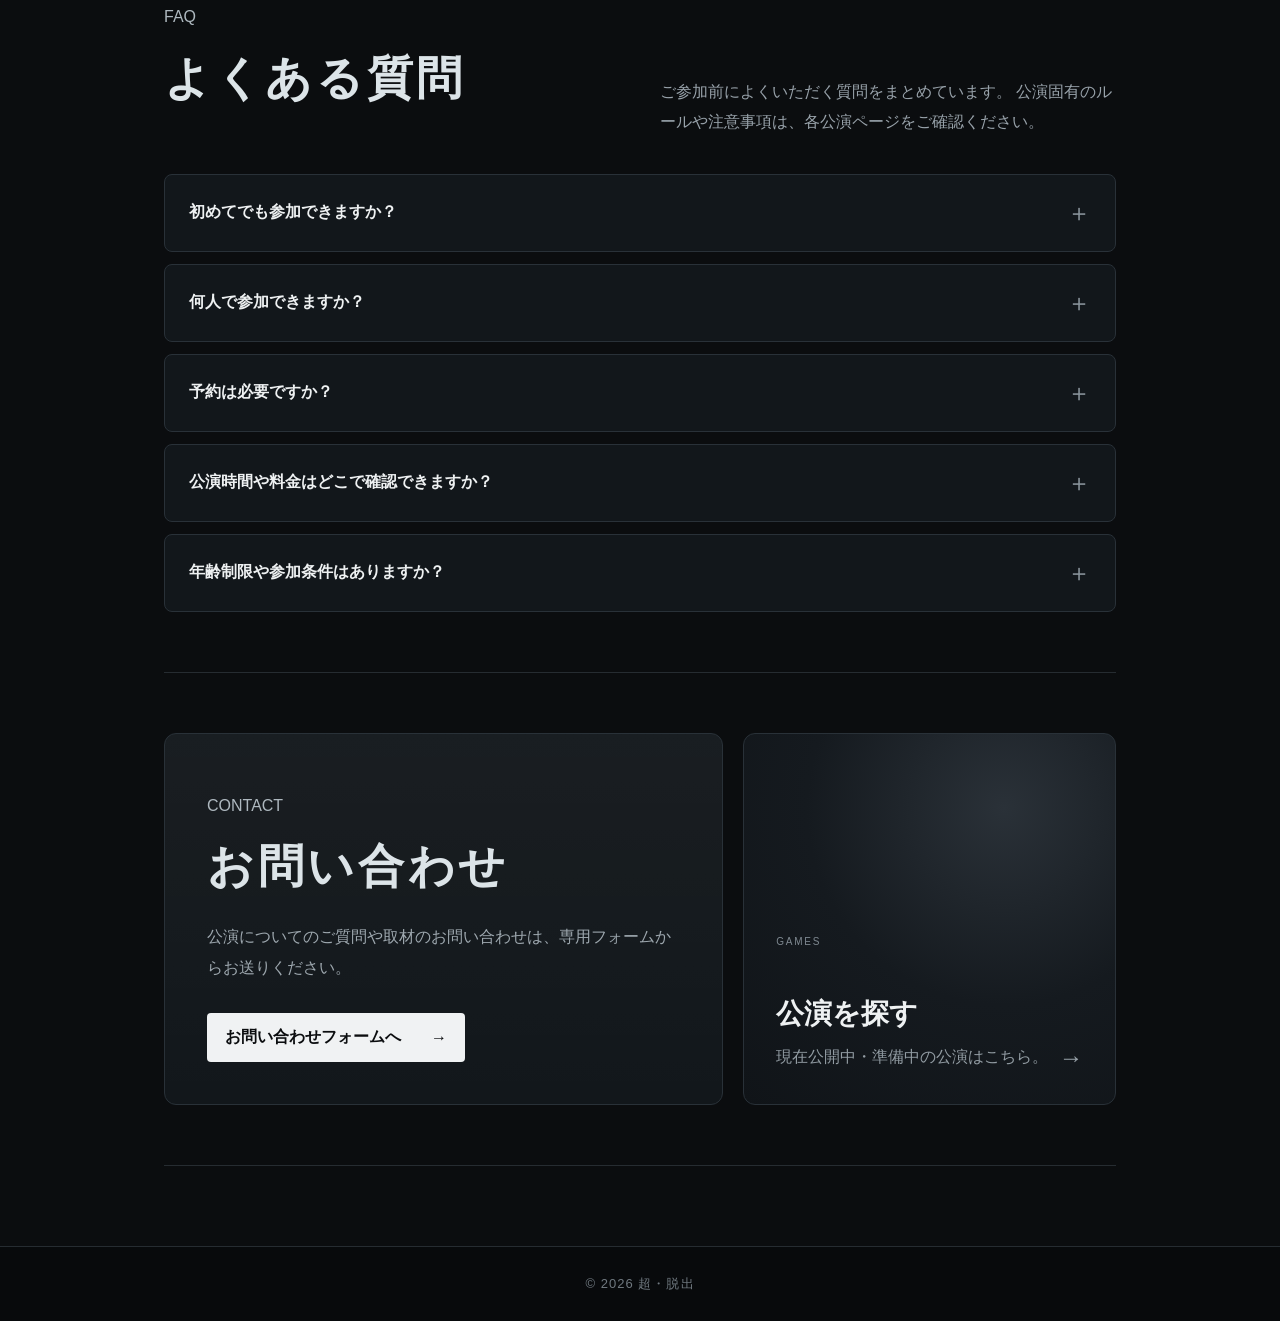
==== commit 8ae73ffb: "Clarify event and venue details" ====
--- a/index.html
+++ b/index.html
@@ -20,7 +20,7 @@
 <meta name="twitter:image" content="https://moskori.github.io/escape-room-website/ogp.jpeg">
 
 <link rel="canonical" href="https://moskori.github.io/escape-room-website/">
-<link rel="stylesheet" href="style.css?v=22">
+<link rel="stylesheet" href="style.css?v=23">
 
 <script type="application/ld+json">
 {
@@ -291,21 +291,21 @@
       <span class="access-label">LOCATION</span>
       <h3>所在地</h3>
       <p>大阪市内</p>
-      <small>詳細住所は後日公開</small>
+      <small>会場の詳細住所は、公開準備が整い次第ご案内します。</small>
     </article>
 
     <article class="access-card">
       <span class="access-label">ACCESS</span>
       <h3>最寄駅</h3>
-      <p>準備中</p>
-      <small>店舗決定後に掲載します</small>
+      <p>会場決定後に掲載</p>
+      <small>最寄駅と駅からの所要時間をご案内します。</small>
     </article>
 
     <article class="access-card">
       <span class="access-label">RESERVATION</span>
       <h3>参加方法</h3>
       <p>公演ごとにご案内</p>
-      <small>予約方法は各公演ページでお知らせします</small>
+      <small>予約の受付開始後、各公演ページで方法をお知らせします。</small>
     </article>
 
   </div>
@@ -336,7 +336,7 @@
 
       <div class="faq-answer">
         <p>
-          はい。初めて体験型ゲームに参加する方でも遊べる公演をご用意します。
+          はい。初めての方にも楽しんでいただける内容を企画しています。各公演の難易度や注意事項は、公演詳細ページでご案内します。
         </p>
       </div>
     </article>
@@ -349,7 +349,7 @@
 
       <div class="faq-answer">
         <p>
-          参加人数は公演によって異なります。各公演ページの参加条件をご確認ください。
+          「超・怪異研究所」は2〜4名でご参加いただけます。ほかの公演の参加人数は、各公演ページでご案内します。
         </p>
       </div>
     </article>
@@ -362,7 +362,7 @@
 
       <div class="faq-answer">
         <p>
-          予約方法や当日参加の可否は公演ごとにご案内します。
+          予約の要否、方法、当日参加の可否は公演ごとに異なります。受付開始後、各公演ページでご案内します。
         </p>
       </div>
     </article>
@@ -375,7 +375,20 @@
 
       <div class="faq-answer">
         <p>
-          各公演の詳細ページに、所要時間・料金・参加人数などを掲載します。
+          各公演ページの「公演情報」に掲載します。「超・怪異研究所」の所要時間と料金は現在準備中で、決まり次第更新します。
+        </p>
+      </div>
+    </article>
+
+    <article class="faq-item">
+      <button class="faq-question" type="button">
+        <span>年齢制限や参加条件はありますか？</span>
+        <span class="faq-icon">＋</span>
+      </button>
+
+      <div class="faq-answer">
+        <p>
+          年齢制限などの参加条件は公演ごとに異なります。決まり次第、各公演ページに記載します。
         </p>
       </div>
     </article>
--- a/style.css
+++ b/style.css
@@ -2262,3 +2262,86 @@
   word-break: normal;
   text-wrap: pretty;
 }
+
+.contact-review {
+  margin-top: 28px;
+  padding: 24px;
+  border: 1px solid #3a444c;
+  border-radius: 6px;
+  background: #0d1114;
+}
+
+.contact-review h2,
+.contact-form-success h2 {
+  margin: 0 0 18px;
+  color: #eef1f2;
+  font-size: 22px;
+}
+
+.contact-review-list {
+  display: grid;
+  gap: 16px;
+  margin: 0;
+}
+
+.contact-review-list > div {
+  display: grid;
+  gap: 6px;
+}
+
+.contact-review-list dt {
+  color: #9ea8af;
+  font-size: 13px;
+}
+
+.contact-review-list dd {
+  margin: 0;
+  color: #eef1f2;
+  line-height: 1.8;
+  white-space: pre-wrap;
+  overflow-wrap: anywhere;
+}
+
+.contact-review-actions {
+  display: flex;
+  flex-wrap: wrap;
+  gap: 12px;
+  margin-top: 24px;
+}
+
+.contact-review-actions .contact-primary-button {
+  margin-top: 0;
+}
+
+.contact-secondary-button {
+  padding: 12px 16px;
+  border: 1px solid #59646c;
+  border-radius: 4px;
+  background: transparent;
+  color: #eef1f2;
+  font: inherit;
+  cursor: pointer;
+}
+
+.contact-primary-button:disabled {
+  cursor: wait;
+  opacity: 0.65;
+}
+
+.contact-form-success {
+  margin-top: 24px;
+  padding: 24px;
+  border: 1px solid #3a5a48;
+  border-radius: 6px;
+  background: #111a15;
+}
+
+.contact-form-success p {
+  margin: 0;
+  color: #c4d3ca;
+  line-height: 1.8;
+}
+
+[hidden] {
+  display: none !important;
+}
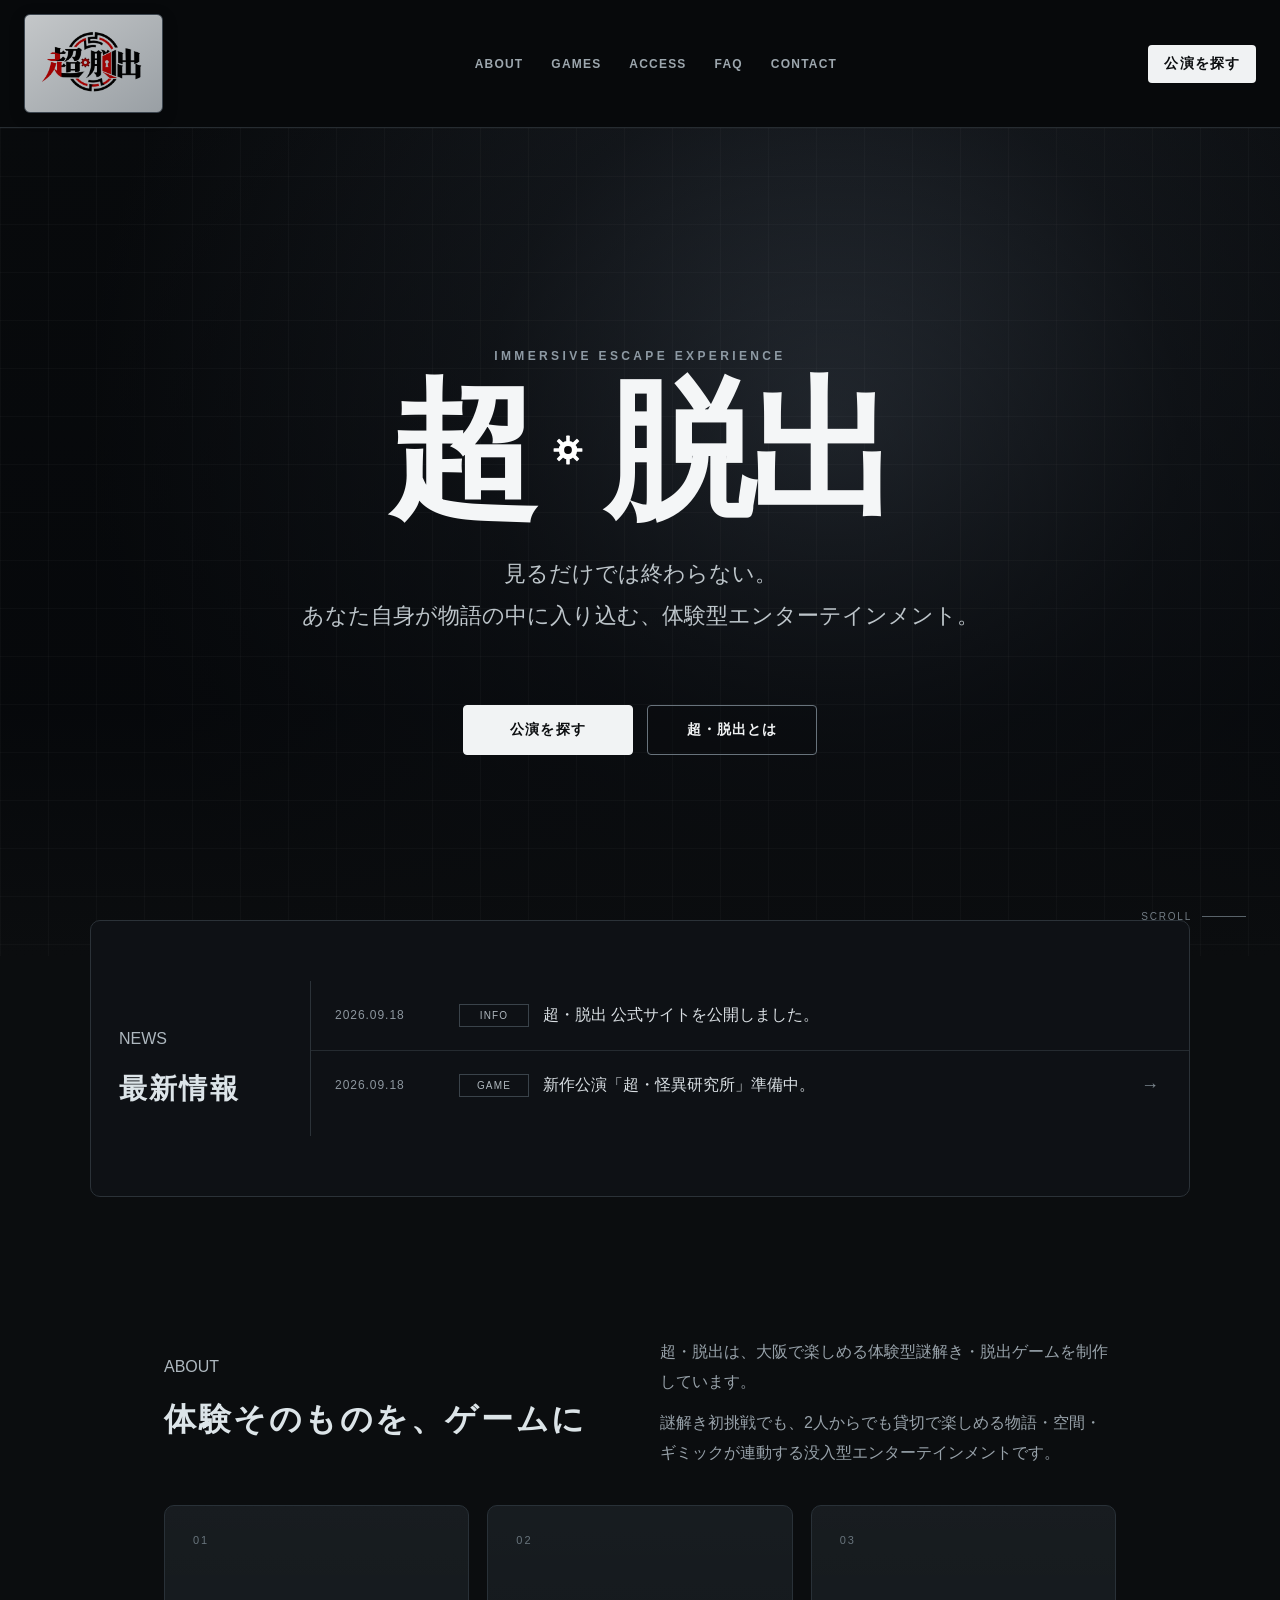
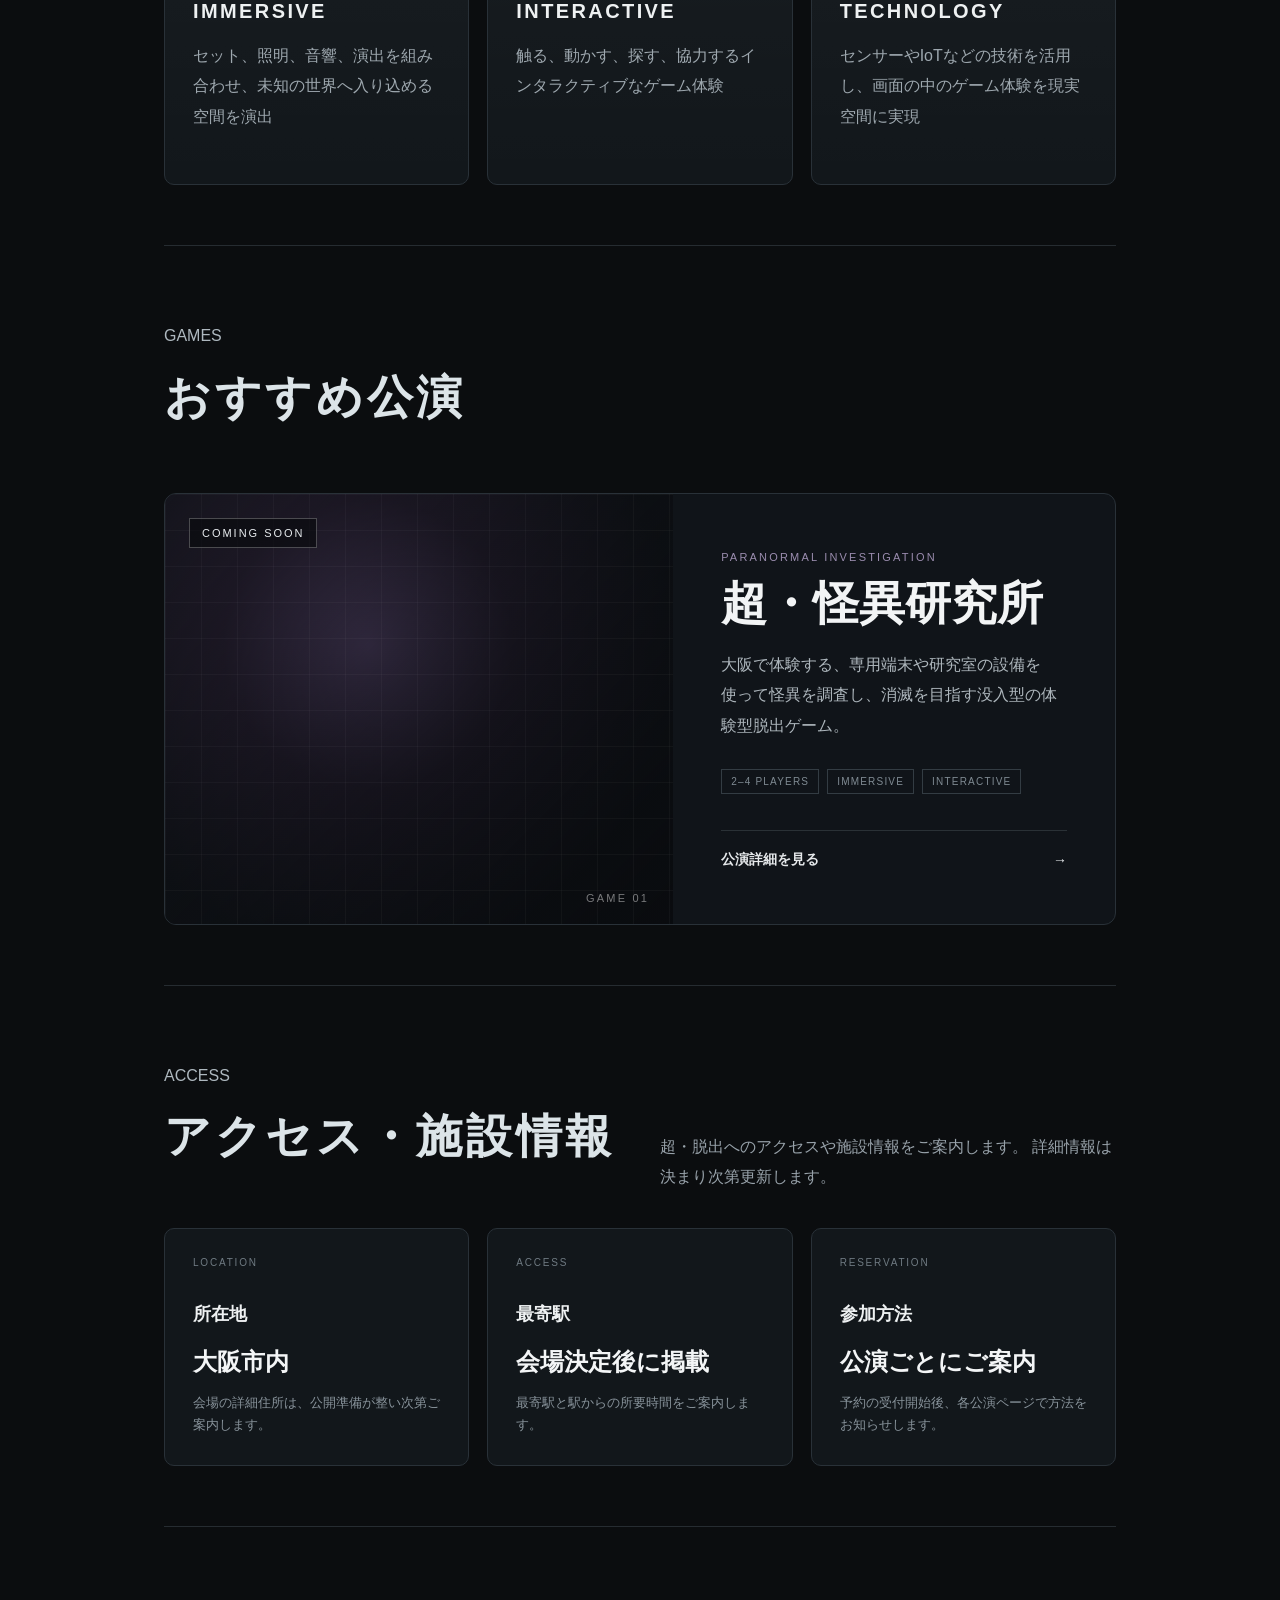
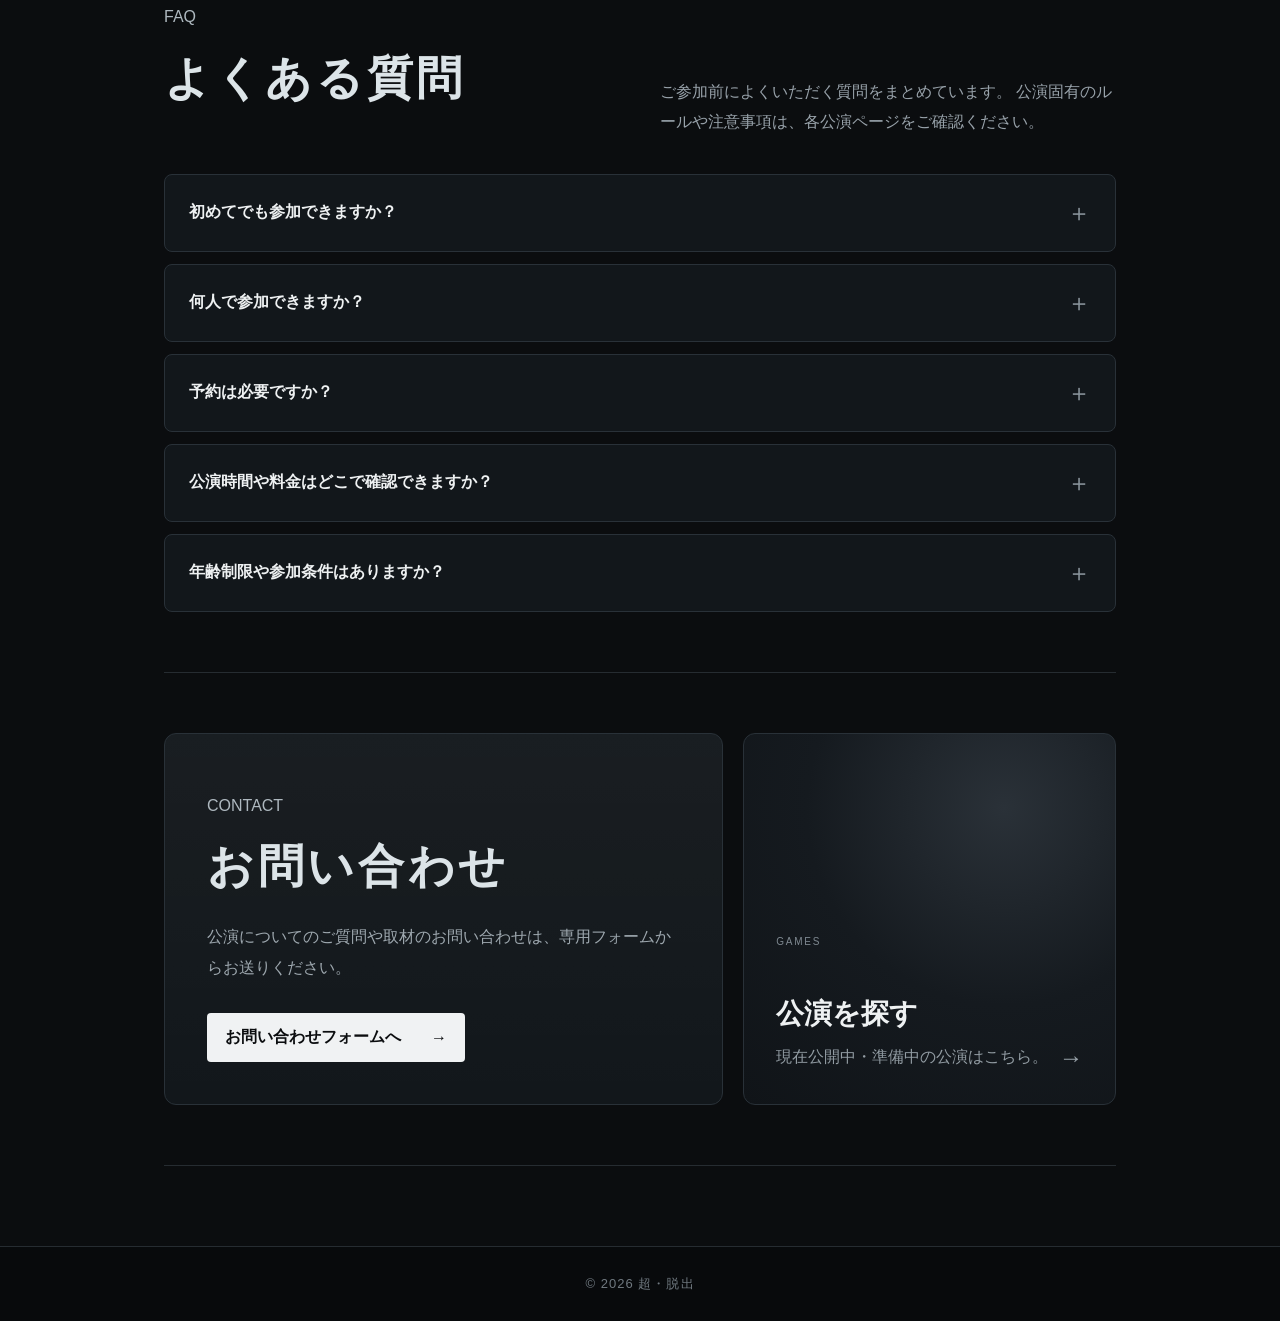
==== commit 80c3e1ac: "Remove hero info labels" ====
--- a/index.html
+++ b/index.html
@@ -140,12 +140,6 @@
       </a>
     </div>
 
-    <div class="hero-info">
-      <span>ESCAPE GAME</span>
-      <span>IMMERSIVE</span>
-      <span>INTERACTIVE</span>
-    </div>
-
   </div>
 
   <a class="scroll-guide" href="#about">
